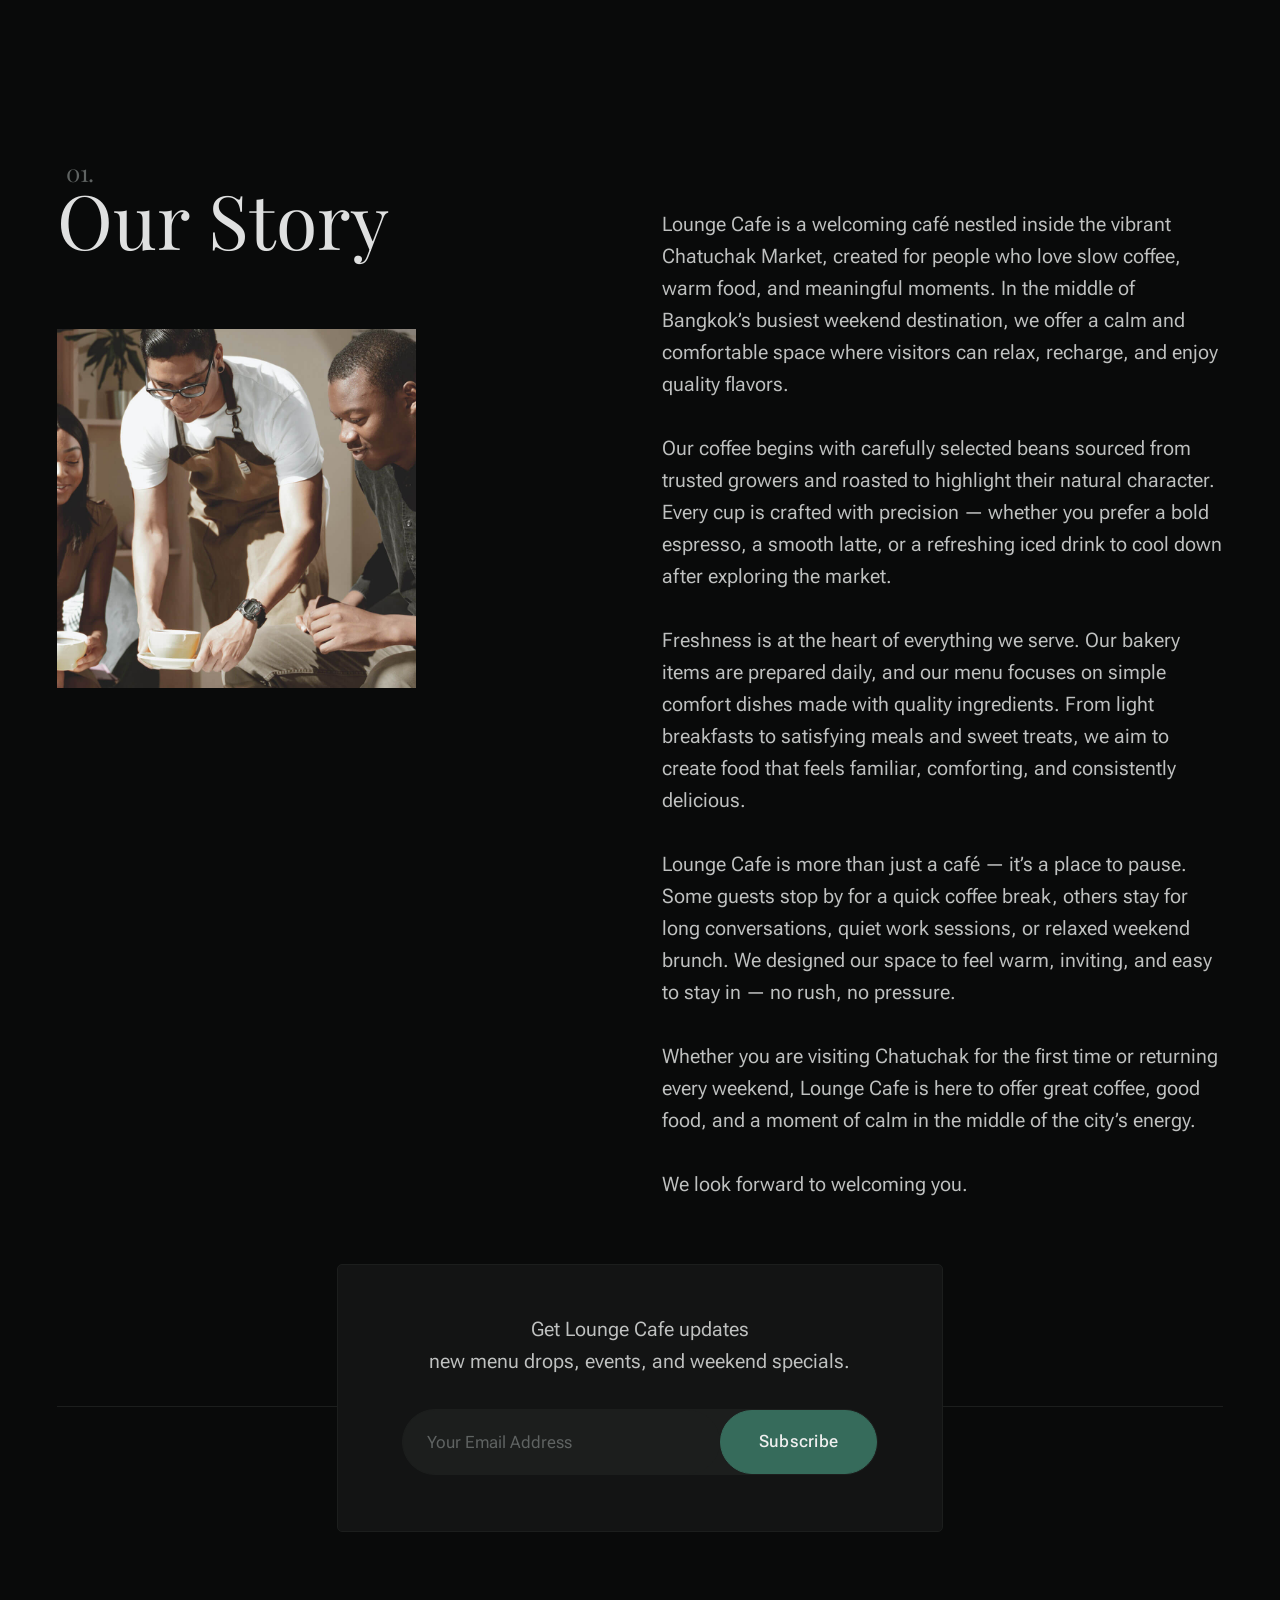
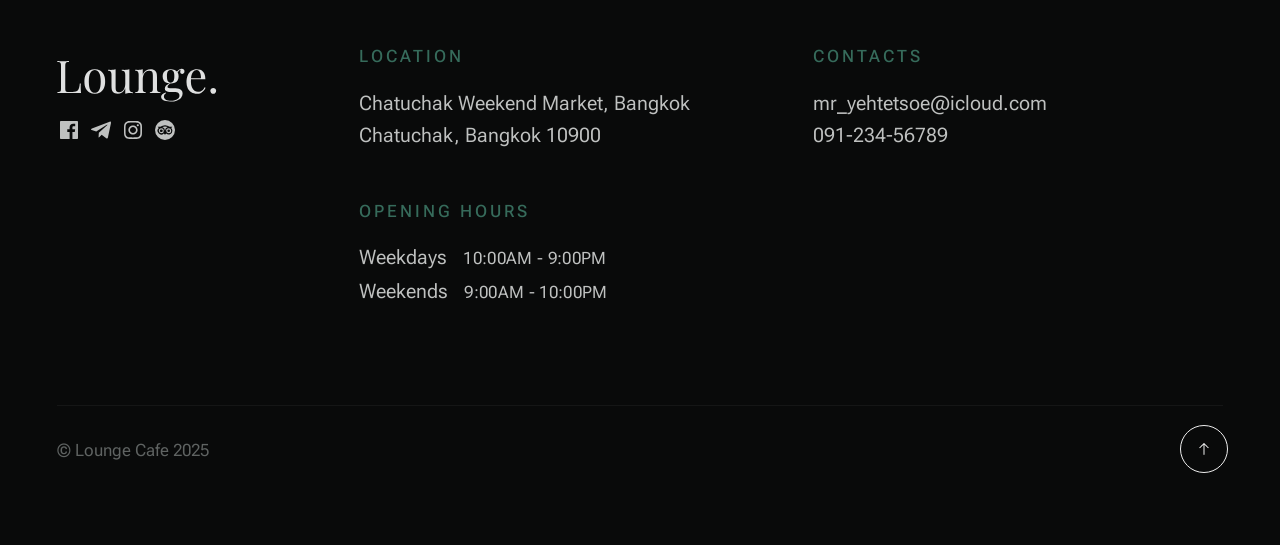
==== about.html @ 8d448ec0 "Initial commit - Lounge Cafe site" ====
<!DOCTYPE html>
<html lang="en" class="no-js" >
<head>

    <!--- basic page needs
    ================================================== -->
    <meta charset="utf-8">
    <meta name="viewport" content="width=device-width, initial-scale=1">
    <title>Lounge Cafe • Chatuchak Market</title>

    <script>
        document.documentElement.classList.remove('no-js');
        document.documentElement.classList.add('js');
    </script>

    <!-- CSS
    ================================================== -->
    <link rel="stylesheet" href="css/vendor.css">
    <link rel="stylesheet" href="css/styles.css">

    <!-- favicons
    ================================================== -->
    <link rel="apple-touch-icon" sizes="180x180" href="apple-touch-icon.png">
    <link rel="icon" type="image/png" sizes="32x32" href="favicon-32x32.png">
    <link rel="icon" type="image/png" sizes="16x16" href="favicon-16x16.png">
    <link rel="manifest" href="site.webmanifest">

</head>
<body id="top">
    
    <!-- preloader
    ================================================== -->
    <div id="preloader">
        <div id="loader" class="dots-fade">
            <div></div>
            <div></div>
            <div></div>
        </div>
    </div>

    <!-- page wrap
    ================================================== -->
    <div id="page" class="s-pagewrap ss-home">


        <!-- # site header 
        ================================================== -->
        <header class="s-header">

            <div class="container s-header__content">
                
                <div class="s-header__block">
                    <div class="header-logo">
                        <a class="logo" href="index.html">
                            <img src="images/logo.svg" alt="Lounge Cafe">
                        </a>
                    </div>
                    <a class="header-menu-toggle" href="#0"><span>Menu</span></a>
                </div> <!-- end s-header__block -->
            
                <nav class="header-nav">    
                    <ul class="header-nav__links">
                        <li><a href="index.html">Home</a></li>
                        <li class="current"><a href="about.html">About</a></li>
                        <li><a href="menu.html">Menu</a></li>
                        <li><a href="gallery.html">Gallery</a></li>
                        <li><a href="reservations.html">Reservations</a></li>
                        <li><a href="reviews.html">Reviews</a></li>
                        <li><a href="contact.html">Contact</a></li>
                    </ul> <!-- end header-nav__links -->  
                    
                    <div class="header-contact">
                        <a href="tel:+669123456789" class="header-contact__num btn">
                            <svg id="Layer_1" data-name="Layer 1" xmlns="http://www.w3.org/2000/svg" viewBox="0 0 24 24" stroke-width="1.5" width="24" height="24" color="#000000"><defs><style>.cls-6376396cc3a86d32eae6f0dc-1{fill:none;stroke:currentColor;stroke-miterlimit:10;}</style></defs><path class="cls-6376396cc3a86d32eae6f0dc-1" d="M19.64,21.25c-2.54,2.55-8.38.83-13-3.84S.2,6.9,2.75,4.36L5.53,1.57,10.9,6.94l-2,2A2.18,2.18,0,0,0,8.9,12L12,15.1a2.18,2.18,0,0,0,3.07,0l2-2,5.37,5.37Z"></path></svg>
                             091-234-56789
                        </a>
                    </div> <!-- end header-contact -->
                </nav> <!-- end header-nav -->         
            
            </div> <!-- end s-header__content -->

        </header>
<section id="about" class="container s-about target-section">

            <div class="row s-about__content">

                <div class="column xl-4 lg-5 md-12 s-about__content-start">

                    <div class="section-header" data-num="01">
                        <h2 class="text-display-title">Our Story</h2>
                    </div>  

                    <figure class="about-pic-primary">
                        <img src="images/about-pic-primary.jpg" 
                             srcset="images/about-pic-primary.jpg 1x, 
                             images/about-pic-primary@2x.jpg 2x" alt=""> 
                    </figure>

                </div> <!-- end s-about__content-start -->

                <div class="column xl-6 lg-6 md-12 s-about__content-end">                   
                    <p>Lounge Cafe is a welcoming café nestled inside the vibrant Chatuchak Market, created for people who love slow coffee, warm food, and meaningful moments. In the middle of Bangkok’s busiest weekend destination, we offer a calm and comfortable space where visitors can relax, recharge, and enjoy quality flavors.</p>

                    <p>
                    Our coffee begins with carefully selected beans sourced from trusted growers and roasted to highlight their natural character. Every cup is crafted with precision — whether you prefer a bold espresso, a smooth latte, or a refreshing iced drink to cool down after exploring the market.
                    </p>

                    <p>
                    Freshness is at the heart of everything we serve. Our bakery items are prepared daily, and our menu focuses on simple comfort dishes made with quality ingredients. From light breakfasts to satisfying meals and sweet treats, we aim to create food that feels familiar, comforting, and consistently delicious.
                    </p>

                    <p>
                    Lounge Cafe is more than just a café — it’s a place to pause.
                    Some guests stop by for a quick coffee break, others stay for long conversations, quiet work sessions, or relaxed weekend brunch. We designed our space to feel warm, inviting, and easy to stay in — no rush, no pressure.
                    </p>

                    <p>Whether you are visiting Chatuchak for the first time or returning every weekend, Lounge Cafe is here to offer great coffee, good food, and a moment of calm in the middle of the city’s energy.</p>

                    <p>
                    We look forward to welcoming you.
                    </p>

                </div> <!--end column -->
                
            </div> <!-- end s-about__content-end -->
            
        </section>

<footer id="footer" class="container s-footer">  
            
            <div class="row s-footer__top row-x-center">
                <div class="column xl-6 lg-8 md-10 footer-block footer-newsletter">                  
    
                    <h5>
                    Get Lounge Cafe updates <br>
                    new menu drops, events, and weekend specials.
                    </h5>
    
                    <div class="subscribe-form">
                        <form id="mc-form" class="mc-form">
                            <div class="mc-input-wrap">
                                <input type="email" name="EMAIL" id="mce-EMAIL" placeholder="Your Email Address" title="The domain portion of the email address is invalid (the portion after the @)." pattern="^([^\x00-\x20\x22\x28\x29\x2c\x2e\x3a-\x3c\x3e\x40\x5b-\x5d\x7f-\xff]+|\x22([^\x0d\x22\x5c\x80-\xff]|\x5c[\x00-\x7f])*\x22)(\x2e([^\x00-\x20\x22\x28\x29\x2c\x2e\x3a-\x3c\x3e\x40\x5b-\x5d\x7f-\xff]+|\x22([^\x0d\x22\x5c\x80-\xff]|\x5c[\x00-\x7f])*\x22))*\x40([^\x00-\x20\x22\x28\x29\x2c\x2e\x3a-\x3c\x3e\x40\x5b-\x5d\x7f-\xff]+|\x5b([^\x0d\x5b-\x5d\x80-\xff]|\x5c[\x00-\x7f])*\x5d)(\x2e([^\x00-\x20\x22\x28\x29\x2c\x2e\x3a-\x3c\x3e\x40\x5b-\x5d\x7f-\xff]+|\x5b([^\x0d\x5b-\x5d\x80-\xff]|\x5c[\x00-\x7f])*\x5d))*(\.\w{2,})+$" required>
                                <input type="submit" name="subscribe" value="Subscribe" class="btn btn--primary">
                                <!-- <div style="position: absolute; left: -5000px;" aria-hidden="true"><input type="text" name="b_cdb7b577e41181934ed6a6a44_9a91cfe7b3" tabindex="-1" value=""></div> -->
                            </div> 
                            <div class="mc-status"></div>
                        </form>
                    </div> <!-- end subscribe-form -->

                </div> <!-- end footer-newsletter -->
            </div> <!-- end s-footer__top -->         

            <div class="row s-footer__main">             
                <div class="column xl-3 lg-12 footer-block s-footer__main-start">     

                    <div class="s-footer__logo">
                        <a class="logo" href="index.html">
                            <img src="images/logo.svg" alt="Homepage">
                        </a>
                    </div>  

                    <ul class="s-footer__social social-list">
                        <li>
                            <a href="#0">
                                <svg xmlns="http://www.w3.org/2000/svg" width="24" height="24" viewBox="0 0 24 24" style="fill:rgba(0, 0, 0, 1);transform:;-ms-filter:"><path d="M20,3H4C3.447,3,3,3.448,3,4v16c0,0.552,0.447,1,1,1h8.615v-6.96h-2.338v-2.725h2.338v-2c0-2.325,1.42-3.592,3.5-3.592 c0.699-0.002,1.399,0.034,2.095,0.107v2.42h-1.435c-1.128,0-1.348,0.538-1.348,1.325v1.735h2.697l-0.35,2.725h-2.348V21H20 c0.553,0,1-0.448,1-1V4C21,3.448,20.553,3,20,3z"></path></svg>
                                <span class="u-screen-reader-text">Facebook</span>
                            </a>
                        </li>
                        <li>
                            <a href="#0">
                                <svg xmlns="http://www.w3.org/2000/svg" width="24" height="24" viewBox="0 0 24 24" style="fill: rgba(0, 0, 0, 1);transform: ;msFilter:;"><path d="m20.665 3.717-17.73 6.837c-1.21.486-1.203 1.161-.222 1.462l4.552 1.42 10.532-6.645c.498-.303.953-.14.579.192l-8.533 7.701h-.002l.002.001-.314 4.692c.46 0 .663-.211.921-.46l2.211-2.15 4.599 3.397c.848.467 1.457.227 1.668-.785l3.019-14.228c.309-1.239-.473-1.8-1.282-1.434z"></path></svg>
                                <span class="u-screen-reader-text">Telegram</span>
                            </a>
                        </li>
                        <li>
                            <a href="#0">
                                <svg xmlns="http://www.w3.org/2000/svg" width="24" height="24" viewBox="0 0 24 24" style="fill:rgba(0, 0, 0, 1);transform:;-ms-filter:"><path d="M11.999,7.377c-2.554,0-4.623,2.07-4.623,4.623c0,2.554,2.069,4.624,4.623,4.624c2.552,0,4.623-2.07,4.623-4.624 C16.622,9.447,14.551,7.377,11.999,7.377L11.999,7.377z M11.999,15.004c-1.659,0-3.004-1.345-3.004-3.003 c0-1.659,1.345-3.003,3.004-3.003s3.002,1.344,3.002,3.003C15.001,13.659,13.658,15.004,11.999,15.004L11.999,15.004z"></path><circle cx="16.806" cy="7.207" r="1.078"></circle><path d="M20.533,6.111c-0.469-1.209-1.424-2.165-2.633-2.632c-0.699-0.263-1.438-0.404-2.186-0.42 c-0.963-0.042-1.268-0.054-3.71-0.054s-2.755,0-3.71,0.054C7.548,3.074,6.809,3.215,6.11,3.479C4.9,3.946,3.945,4.902,3.477,6.111 c-0.263,0.7-0.404,1.438-0.419,2.186c-0.043,0.962-0.056,1.267-0.056,3.71c0,2.442,0,2.753,0.056,3.71 c0.015,0.748,0.156,1.486,0.419,2.187c0.469,1.208,1.424,2.164,2.634,2.632c0.696,0.272,1.435,0.426,2.185,0.45 c0.963,0.042,1.268,0.055,3.71,0.055s2.755,0,3.71-0.055c0.747-0.015,1.486-0.157,2.186-0.419c1.209-0.469,2.164-1.424,2.633-2.633 c0.263-0.7,0.404-1.438,0.419-2.186c0.043-0.962,0.056-1.267,0.056-3.71s0-2.753-0.056-3.71C20.941,7.57,20.801,6.819,20.533,6.111z M19.315,15.643c-0.007,0.576-0.111,1.147-0.311,1.688c-0.305,0.787-0.926,1.409-1.712,1.711c-0.535,0.199-1.099,0.303-1.67,0.311 c-0.95,0.044-1.218,0.055-3.654,0.055c-2.438,0-2.687,0-3.655-0.055c-0.569-0.007-1.135-0.112-1.669-0.311 c-0.789-0.301-1.414-0.923-1.719-1.711c-0.196-0.534-0.302-1.099-0.311-1.669c-0.043-0.95-0.053-1.218-0.053-3.654 c0-2.437,0-2.686,0.053-3.655c0.007-0.576,0.111-1.146,0.311-1.687c0.305-0.789,0.93-1.41,1.719-1.712 c0.534-0.198,1.1-0.303,1.669-0.311c0.951-0.043,1.218-0.055,3.655-0.055c2.437,0,2.687,0,3.654,0.055 c0.571,0.007,1.135,0.112,1.67,0.311c0.786,0.303,1.407,0.925,1.712,1.712c0.196,0.534,0.302,1.099,0.311,1.669 c0.043,0.951,0.054,1.218,0.054,3.655c0,2.436,0,2.698-0.043,3.654H19.315z"></path></svg>
                                <span class="u-screen-reader-text">Instagram</span>
                            </a>
                        </li>
                        <li>
                            <a href="#0">
                                <svg xmlns="http://www.w3.org/2000/svg" width="24" height="24" viewBox="0 0 24 24" style="fill: rgba(0, 0, 0, 1);transform: ;msFilter:;"><path d="M8.31 10.28a2.5 2.5 0 1 0 2.5 2.49 2.5 2.5 0 0 0-2.5-2.49zm0 3.8a1.31 1.31 0 1 1 0-2.61 1.31 1.31 0 1 1 0 2.61zm7.38-3.8a2.5 2.5 0 1 0 2.5 2.49 2.5 2.5 0 0 0-2.5-2.49zM17 12.77a1.31 1.31 0 1 1-1.31-1.3 1.31 1.31 0 0 1 1.31 1.3z"></path><path d="M12 2a10 10 0 1 0 10 10A10 10 0 0 0 12 2zm7.38 10.77a3.69 3.69 0 0 1-6.2 2.71L12 16.77l-1.18-1.29a3.69 3.69 0 1 1-5-5.44l-1.2-1.3H7.3a8.33 8.33 0 0 1 9.41 0h2.67l-1.2 1.31a3.71 3.71 0 0 1 1.2 2.72z"></path><path d="M14.77 9.05a7.19 7.19 0 0 0-5.54 0A4.06 4.06 0 0 1 12 12.7a4.08 4.08 0 0 1 2.77-3.65z"></path></svg>
                                <span class="u-screen-reader-text">Tripadvisor</span>
                            </a>
                        </li>
                    </ul> <!--end s-footer__social -->

                </div> <!-- end s-footer__main-start -->
                

                <div class="column xl-9 lg-12 s-footer__main-end grid-cols grid-cols--wrap">

                    <div class="grid-cols__column footer-block">
                        <h6>Location</h6>
                        <p>
                        Chatuchak Weekend Market, Bangkok <br>
                        Chatuchak, Bangkok 10900
                        </p>
                    </div>
                    
                    <div class="grid-cols__column footer-block">     
                        <h6>Contacts</h6>
                        <ul class="link-list">
                            <li><a href="mailto:#0">mr_yehtetsoe@icloud.com</a></li>
                            <li><a href="tel:+669123456789">091-234-56789</a></li>
                        </ul> 
                    </div>
                    
                    <div class="grid-cols__column footer-block">                   
                        <h6>Opening Hours</h6>
                        <ul class="opening-hours">
                            <li><span class="opening-hours__days">Weekdays</span><span class="opening-hours__time">10:00am - 9:00pm</span></li>
                            <li><span class="opening-hours__days">Weekends</span><span class="opening-hours__time">9:00am - 10:00pm</span></li>
                        </ul> 
                    </div>  

                </div> <!-- s-footer__main-end -->                  

            </div> <!-- end  s-footer__main-content -->                 
            
            <div class="row s-footer__bottom">       
                
                <div class="column xl-6 lg-12">
                    <p class="ss-copyright">
                        <span>© Lounge Cafe 2025</span> 
                    </p>
                </div>

            </div> <!-- end s-footer__bottom -->          

            <div class="ss-go-top">
                <a class="smoothscroll" title="Back to Top" href="#top">                 
                    <svg clip-rule="evenodd" fill-rule="evenodd" stroke-linejoin="round" stroke-miterlimit="2" viewBox="0 0 24 24" xmlns="http://www.w3.org/2000/svg"><path d="m14.523 18.787s4.501-4.505 6.255-6.26c.146-.146.219-.338.219-.53s-.073-.383-.219-.53c-1.753-1.754-6.255-6.258-6.255-6.258-.144-.145-.334-.217-.524-.217-.193 0-.385.074-.532.221-.293.292-.295.766-.004 1.056l4.978 4.978h-14.692c-.414 0-.75.336-.75.75s.336.75.75.75h14.692l-4.979 4.979c-.289.289-.286.762.006 1.054.148.148.341.222.533.222.19 0 .378-.072.522-.215z" fill-rule="nonzero"/></svg>
                </a>                                
                <span>Back To Top</span>   
            </div> <!-- end ss-go-top -->
            
        </footer>
 <!-- end s-footer -->

    </div> <!-- end page-wrap -->


    <!-- Java Script
    ================================================== -->
    <script src="js/plugins.js"></script>
    <script src="js/main.js"></script>


</body>
</html>
---- css/vendor.css ----
/* ===================================================================
 * Lounge Third-party Stylesheets
 * Template Ver. 1.0.0
 * 05-03-2025
 * -------------------------------------------------------------------
 *
 * TOC:
 * # PrismJS
 * # Swiper
 * # GLightbox
 *
 * ------------------------------------------------------------------- */

/* ===================================================================
 * # PrismJS 1.20.0
 *   https://prismjs.com/download.html#themes=prism-okaidia&languages=markup+css+clike+javascript+markup-templating+php 
 *   
 *   okaidia theme for JavaScript, CSS and HTML
 *   Loosely based on Monokai textmate theme by http://www.monokai.nl/
 *   @author ocodia
 * ------------------------------------------------------------------- */
code[class*=language-],
pre[class*=language-] {
    color          : #f8f8f2;
    background     : none;
    text-shadow    : 0 1px rgba(0, 0, 0, 0.3);
    font-family    : var(--font-mono);
    font-size      : var(--text-sm);
    text-align     : left;
    white-space    : pre;
    word-spacing   : normal;
    word-break     : normal;
    word-wrap      : normal;
    line-height    : var(--vspace-1);
    -moz-tab-size  : 4;
    -o-tab-size    : 4;
    tab-size       : 4;
    -webkit-hyphens: none;
    hyphens        : none;
}

/* Code blocks */
pre[class*=language-] {
    padding : var(--vspace-0_5) 0 var(--vspace-1);
    margin  : var(--vspace-1) 0;
    overflow: auto;
}

:not(pre)>code[class*=language-],
pre[class*=language-] {
    background: #272822;
}

/* Inline code */
:not(pre)>code[class*=language-] {
    padding    : 0.1em;
    white-space: normal;
}

.token.comment,
.token.prolog,
.token.doctype,
.token.cdata {
    color: slategray;
}

.token.punctuation {
    color: #f8f8f2;
}

.token.namespace {
    opacity: 0.7;
}

.token.property,
.token.tag,
.token.constant,
.token.symbol,
.token.deleted {
    color: #f92672;
}

.token.boolean,
.token.number {
    color: #ae81ff;
}

.token.selector,
.token.attr-name,
.token.string,
.token.char,
.token.builtin,
.token.inserted {
    color: #a6e22e;
}

.token.operator,
.token.entity,
.token.url,
.language-css .token.string,
.style .token.string,
.token.variable {
    color: #f8f8f2;
}

.token.atrule,
.token.attr-value,
.token.function,
.token.class-name {
    color: #e6db74;
}

.token.keyword {
    color: #66d9ef;
}

.token.regex,
.token.important {
    color: #fd971f;
}

.token.important,
.token.bold {
    font-weight: bold;
}

.token.italic {
    font-style: italic;
}

.token.entity {
    cursor: help;
}


/* ===================================================================
 * # Swiper 6.4.5
 *   Most modern mobile touch slider and framework with hardware accelerated transitions
 *   https://swiperjs.com
 *
 *   Copyright 2014-2020 Vladimir Kharlampidi
 *
 *   Released under the MIT License
 *
 *   Released on: December 18, 2020
 * ------------------------------------------------------------------- */
@font-face {
    font-family: "swiper-icons";
    src        : url("data:application/font-woff;charset=utf-8;base64, [base64]//wADZ2x5ZgAAAywAAADMAAAD2MHtryVoZWFkAAABbAAAADAAAAA2E2+eoWhoZWEAAAGcAAAAHwAAACQC9gDzaG10eAAAAigAAAAZAAAArgJkABFsb2NhAAAC0AAAAFoAAABaFQAUGG1heHAAAAG8AAAAHwAAACAAcABAbmFtZQAAA/gAAAE5AAACXvFdBwlwb3N0AAAFNAAAAGIAAACE5s74hXjaY2BkYGAAYpf5Hu/j+W2+MnAzMYDAzaX6QjD6/4//Bxj5GA8AuRwMYGkAPywL13jaY2BkYGA88P8Agx4j+/8fQDYfA1AEBWgDAIB2BOoAeNpjYGRgYNBh4GdgYgABEMnIABJzYNADCQAACWgAsQB42mNgYfzCOIGBlYGB0YcxjYGBwR1Kf2WQZGhhYGBiYGVmgAFGBiQQkOaawtDAoMBQxXjg/wEGPcYDDA4wNUA2CCgwsAAAO4EL6gAAeNpj2M0gyAACqxgGNWBkZ2D4/wMA+xkDdgAAAHjaY2BgYGaAYBkGRgYQiAHyGMF8FgYHIM3DwMHABGQrMOgyWDLEM1T9/w8UBfEMgLzE////P/5//f/V/xv+r4eaAAeMbAxwIUYmIMHEgKYAYjUcsDAwsLKxc3BycfPw8jEQA/[base64]/uznmfPFBNODM2K7MTQ45YEAZqGP81AmGGcF3iPqOop0r1SPTaTbVkfUe4HXj97wYE+yNwWYxwWu4v1ugWHgo3S1XdZEVqWM7ET0cfnLGxWfkgR42o2PvWrDMBSFj/IHLaF0zKjRgdiVMwScNRAoWUoH78Y2icB/yIY09An6AH2Bdu/UB+yxopYshQiEvnvu0dURgDt8QeC8PDw7Fpji3fEA4z/PEJ6YOB5hKh4dj3EvXhxPqH/SKUY3rJ7srZ4FZnh1PMAtPhwP6fl2PMJMPDgeQ4rY8YT6Gzao0eAEA409DuggmTnFnOcSCiEiLMgxCiTI6Cq5DZUd3Qmp10vO0LaLTd2cjN4fOumlc7lUYbSQcZFkutRG7g6JKZKy0RmdLY680CDnEJ+UMkpFFe1RN7nxdVpXrC4aTtnaurOnYercZg2YVmLN/d/gczfEimrE/fs/bOuq29Zmn8tloORaXgZgGa78yO9/cnXm2BpaGvq25Dv9S4E9+5SIc9PqupJKhYFSSl47+Qcr1mYNAAAAeNptw0cKwkAAAMDZJA8Q7OUJvkLsPfZ6zFVERPy8qHh2YER+3i/BP83vIBLLySsoKimrqKqpa2hp6+jq6RsYGhmbmJqZSy0sraxtbO3sHRydnEMU4uR6yx7JJXveP7WrDycAAAAAAAH//wACeNpjYGRgYOABYhkgZgJCZgZNBkYGLQZtIJsFLMYAAAw3ALgAeNolizEKgDAQBCchRbC2sFER0YD6qVQiBCv/H9ezGI6Z5XBAw8CBK/m5iQQVauVbXLnOrMZv2oLdKFa8Pjuru2hJzGabmOSLzNMzvutpB3N42mNgZGBg4GKQYzBhYMxJLMlj4GBgAYow/P/PAJJhLM6sSoWKfWCAAwDAjgbRAAB42mNgYGBkAIIbCZo5IPrmUn0hGA0AO8EFTQAA") format("woff");
    font-weight: 400;
    font-style : normal;
}

:root {
    --swiper-theme-color: #007aff;
}

.swiper-container {
    margin-left : auto;
    margin-right: auto;
    position    : relative;
    overflow    : hidden;
    list-style  : none;
    padding     : 0;
    /* Fix of Webkit flickering */
    z-index     : 1;
}

.swiper-container-vertical>.swiper-wrapper {
    flex-direction: column;
}

.swiper-wrapper {
    position           : relative;
    width              : 100%;
    height             : 100%;
    z-index            : 1;
    display            : flex;
    transition-property: transform;
    box-sizing         : content-box;
}

.swiper-container-android .swiper-slide,
.swiper-wrapper {
    transform: translate3d(0px, 0, 0);
}

.swiper-container-multirow>.swiper-wrapper {
    flex-wrap: wrap;
}

.swiper-container-multirow-column>.swiper-wrapper {
    flex-wrap     : wrap;
    flex-direction: column;
}

.swiper-container-free-mode>.swiper-wrapper {
    transition-timing-function: ease-out;
    margin                    : 0 auto;
}

.swiper-slide {
    flex-shrink        : 0;
    width              : 100%;
    height             : 100%;
    position           : relative;
    transition-property: transform;
}

.swiper-slide-invisible-blank {
    visibility: hidden;
}

/* Auto Height */
.swiper-container-autoheight,
.swiper-container-autoheight .swiper-slide {
    height: auto;
}

.swiper-container-autoheight .swiper-wrapper {
    align-items        : flex-start;
    transition-property: transform, height;
}

/* 3D Effects */
.swiper-container-3d {
    perspective: 1200px;
}

.swiper-container-3d .swiper-wrapper,
.swiper-container-3d .swiper-slide,
.swiper-container-3d .swiper-slide-shadow-left,
.swiper-container-3d .swiper-slide-shadow-right,
.swiper-container-3d .swiper-slide-shadow-top,
.swiper-container-3d .swiper-slide-shadow-bottom,
.swiper-container-3d .swiper-cube-shadow {
    transform-style: preserve-3d;
}

.swiper-container-3d .swiper-slide-shadow-left,
.swiper-container-3d .swiper-slide-shadow-right,
.swiper-container-3d .swiper-slide-shadow-top,
.swiper-container-3d .swiper-slide-shadow-bottom {
    position      : absolute;
    left          : 0;
    top           : 0;
    width         : 100%;
    height        : 100%;
    pointer-events: none;
    z-index       : 10;
}

.swiper-container-3d .swiper-slide-shadow-left {
    background-image: linear-gradient(to left, rgba(0, 0, 0, 0.5), rgba(0, 0, 0, 0));
}

.swiper-container-3d .swiper-slide-shadow-right {
    background-image: linear-gradient(to right, rgba(0, 0, 0, 0.5), rgba(0, 0, 0, 0));
}

.swiper-container-3d .swiper-slide-shadow-top {
    background-image: linear-gradient(to top, rgba(0, 0, 0, 0.5), rgba(0, 0, 0, 0));
}

.swiper-container-3d .swiper-slide-shadow-bottom {
    background-image: linear-gradient(to bottom, rgba(0, 0, 0, 0.5), rgba(0, 0, 0, 0));
}

/* CSS Mode */
.swiper-container-css-mode>.swiper-wrapper {
    overflow          : auto;
    scrollbar-width   : none;
    /* For Firefox */
    -ms-overflow-style: none;
    /* For Internet Explorer and Edge */
}

.swiper-container-css-mode>.swiper-wrapper::-webkit-scrollbar {
    display: none;
}

.swiper-container-css-mode>.swiper-wrapper>.swiper-slide {
    scroll-snap-align: start start;
}

.swiper-container-horizontal.swiper-container-css-mode>.swiper-wrapper {
    scroll-snap-type: x mandatory;
}

.swiper-container-vertical.swiper-container-css-mode>.swiper-wrapper {
    scroll-snap-type: y mandatory;
}

:root {
    --swiper-navigation-size : 44px;
    /*
    --swiper-navigation-color: var(--swiper-theme-color);
    */
}

.swiper-button-prev,
.swiper-button-next {
    position       : absolute;
    top            : 50%;
    width          : calc(var(--swiper-navigation-size) / 44 * 27);
    height         : var(--swiper-navigation-size);
    margin-top     : calc(-1 * var(--swiper-navigation-size) / 2);
    z-index        : 10;
    cursor         : pointer;
    display        : flex;
    align-items    : center;
    justify-content: center;
    color          : var(--swiper-navigation-color, var(--swiper-theme-color));
}

.swiper-button-prev.swiper-button-disabled,
.swiper-button-next.swiper-button-disabled {
    opacity       : 0.35;
    cursor        : auto;
    pointer-events: none;
}

.swiper-button-prev:after,
.swiper-button-next:after {
    font-family   : swiper-icons;
    font-size     : var(--swiper-navigation-size);
    text-transform: none !important;
    letter-spacing: 0;
    text-transform: none;
    font-variant  : initial;
    line-height   : 1;
}

.swiper-button-prev,
.swiper-container-rtl .swiper-button-next {
    left : 10px;
    right: auto;
}

.swiper-button-prev:after,
.swiper-container-rtl .swiper-button-next:after {
    content: "prev";
}

.swiper-button-next,
.swiper-container-rtl .swiper-button-prev {
    right: 10px;
    left : auto;
}

.swiper-button-next:after,
.swiper-container-rtl .swiper-button-prev:after {
    content: "next";
}

.swiper-button-prev.swiper-button-white,
.swiper-button-next.swiper-button-white {
    --swiper-navigation-color: #ffffff;
}

.swiper-button-prev.swiper-button-black,
.swiper-button-next.swiper-button-black {
    --swiper-navigation-color: #000000;
}

.swiper-button-lock {
    display: none;
}

:root {
    /*
    --swiper-pagination-color: var(--swiper-theme-color);
    */
}

.swiper-pagination {
    position  : absolute;
    text-align: center;
    transition: 300ms opacity;
    transform : translate3d(0, 0, 0);
    z-index   : 10;
}

.swiper-pagination.swiper-pagination-hidden {
    opacity: 0;
}

/* Common Styles */
.swiper-pagination-fraction,
.swiper-pagination-custom,
.swiper-container-horizontal>.swiper-pagination-bullets {
    bottom: 10px;
    left  : 0;
    width : 100%;
}

/* Bullets */
.swiper-pagination-bullets-dynamic {
    overflow : hidden;
    font-size: 0;
}

.swiper-pagination-bullets-dynamic .swiper-pagination-bullet {
    transform: scale(0.33);
    position : relative;
}

.swiper-pagination-bullets-dynamic .swiper-pagination-bullet-active {
    transform: scale(1);
}

.swiper-pagination-bullets-dynamic .swiper-pagination-bullet-active-main {
    transform: scale(1);
}

.swiper-pagination-bullets-dynamic .swiper-pagination-bullet-active-prev {
    transform: scale(0.66);
}

.swiper-pagination-bullets-dynamic .swiper-pagination-bullet-active-prev-prev {
    transform: scale(0.33);
}

.swiper-pagination-bullets-dynamic .swiper-pagination-bullet-active-next {
    transform: scale(0.66);
}

.swiper-pagination-bullets-dynamic .swiper-pagination-bullet-active-next-next {
    transform: scale(0.33);
}

.swiper-pagination-bullet {
    width        : 8px;
    height       : 8px;
    display      : inline-block;
    border-radius: 100%;
    background   : #000;
    opacity      : 0.2;
}

button.swiper-pagination-bullet {
    border            : none;
    margin            : 0;
    padding           : 0;
    box-shadow        : none;
    -webkit-appearance: none;
    -moz-appearance   : none;
    appearance        : none;
}

.swiper-pagination-clickable .swiper-pagination-bullet {
    cursor: pointer;
}

.swiper-pagination-bullet-active {
    opacity   : 1;
    background: var(--swiper-pagination-color, var(--swiper-theme-color));
}

.swiper-container-vertical>.swiper-pagination-bullets {
    right    : 10px;
    top      : 50%;
    transform: translate3d(0px, -50%, 0);
}

.swiper-container-vertical>.swiper-pagination-bullets .swiper-pagination-bullet {
    margin : 6px 0;
    display: block;
}

.swiper-container-vertical>.swiper-pagination-bullets.swiper-pagination-bullets-dynamic {
    top      : 50%;
    transform: translateY(-50%);
    width    : 8px;
}

.swiper-container-vertical>.swiper-pagination-bullets.swiper-pagination-bullets-dynamic .swiper-pagination-bullet {
    display   : inline-block;
    transition: 200ms transform, 200ms top;
}

.swiper-container-horizontal>.swiper-pagination-bullets .swiper-pagination-bullet {
    margin: 0 4px;
}

.swiper-container-horizontal>.swiper-pagination-bullets.swiper-pagination-bullets-dynamic {
    left       : 50%;
    transform  : translateX(-50%);
    white-space: nowrap;
}

.swiper-container-horizontal>.swiper-pagination-bullets.swiper-pagination-bullets-dynamic .swiper-pagination-bullet {
    transition: 200ms transform, 200ms left;
}

.swiper-container-horizontal.swiper-container-rtl>.swiper-pagination-bullets-dynamic .swiper-pagination-bullet {
    transition: 200ms transform, 200ms right;
}

/* Progress */
.swiper-pagination-progressbar {
    background: rgba(0, 0, 0, 0.25);
    position  : absolute;
}

.swiper-pagination-progressbar .swiper-pagination-progressbar-fill {
    background      : var(--swiper-pagination-color, var(--swiper-theme-color));
    position        : absolute;
    left            : 0;
    top             : 0;
    width           : 100%;
    height          : 100%;
    transform       : scale(0);
    transform-origin: left top;
}

.swiper-container-rtl .swiper-pagination-progressbar .swiper-pagination-progressbar-fill {
    transform-origin: right top;
}

.swiper-container-horizontal>.swiper-pagination-progressbar,
.swiper-container-vertical>.swiper-pagination-progressbar.swiper-pagination-progressbar-opposite {
    width : 100%;
    height: 4px;
    left  : 0;
    top   : 0;
}

.swiper-container-vertical>.swiper-pagination-progressbar,
.swiper-container-horizontal>.swiper-pagination-progressbar.swiper-pagination-progressbar-opposite {
    width : 4px;
    height: 100%;
    left  : 0;
    top   : 0;
}

.swiper-pagination-white {
    --swiper-pagination-color: #ffffff;
}

.swiper-pagination-black {
    --swiper-pagination-color: #000000;
}

.swiper-pagination-lock {
    display: none;
}

/* Scrollbar */
.swiper-scrollbar {
    border-radius   : 10px;
    position        : relative;
    -ms-touch-action: none;
    background      : rgba(0, 0, 0, 0.1);
}

.swiper-container-horizontal>.swiper-scrollbar {
    position: absolute;
    left    : 1%;
    bottom  : 3px;
    z-index : 50;
    height  : 5px;
    width   : 98%;
}

.swiper-container-vertical>.swiper-scrollbar {
    position: absolute;
    right   : 3px;
    top     : 1%;
    z-index : 50;
    width   : 5px;
    height  : 98%;
}

.swiper-scrollbar-drag {
    height       : 100%;
    width        : 100%;
    position     : relative;
    background   : rgba(0, 0, 0, 0.5);
    border-radius: 10px;
    left         : 0;
    top          : 0;
}

.swiper-scrollbar-cursor-drag {
    cursor: move;
}

.swiper-scrollbar-lock {
    display: none;
}

.swiper-zoom-container {
    width          : 100%;
    height         : 100%;
    display        : flex;
    justify-content: center;
    align-items    : center;
    text-align     : center;
}

.swiper-zoom-container>img,
.swiper-zoom-container>svg,
.swiper-zoom-container>canvas {
    max-width    : 100%;
    max-height   : 100%;
    -o-object-fit: contain;
    object-fit   : contain;
}

.swiper-slide-zoomed {
    cursor: move;
}

/* Preloader */
:root {
    /*
    --swiper-preloader-color: var(--swiper-theme-color);
    */
}

.swiper-lazy-preloader {
    width           : 42px;
    height          : 42px;
    position        : absolute;
    left            : 50%;
    top             : 50%;
    margin-left     : -21px;
    margin-top      : -21px;
    z-index         : 10;
    transform-origin: 50%;
    animation       : swiper-preloader-spin 1s infinite linear;
    box-sizing      : border-box;
    border          : 4px solid var(--swiper-preloader-color, var(--swiper-theme-color));
    border-radius   : 50%;
    border-top-color: transparent;
}

.swiper-lazy-preloader-white {
    --swiper-preloader-color: #fff;
}

.swiper-lazy-preloader-black {
    --swiper-preloader-color: #000;
}

@keyframes swiper-preloader-spin {
    100% {
        transform: rotate(360deg);
    }
}

/* a11y */
.swiper-container .swiper-notification {
    position      : absolute;
    left          : 0;
    top           : 0;
    pointer-events: none;
    opacity       : 0;
    z-index       : -1000;
}

.swiper-container-fade.swiper-container-free-mode .swiper-slide {
    transition-timing-function: ease-out;
}

.swiper-container-fade .swiper-slide {
    pointer-events     : none;
    transition-property: opacity;
}

.swiper-container-fade .swiper-slide .swiper-slide {
    pointer-events: none;
}

.swiper-container-fade .swiper-slide-active,
.swiper-container-fade .swiper-slide-active .swiper-slide-active {
    pointer-events: auto;
}

.swiper-container-cube {
    overflow: visible;
}

.swiper-container-cube .swiper-slide {
    pointer-events     : none;
    backface-visibility: hidden;
    z-index            : 1;
    visibility         : hidden;
    transform-origin   : 0 0;
    width              : 100%;
    height             : 100%;
}

.swiper-container-cube .swiper-slide .swiper-slide {
    pointer-events: none;
}

.swiper-container-cube.swiper-container-rtl .swiper-slide {
    transform-origin: 100% 0;
}

.swiper-container-cube .swiper-slide-active,
.swiper-container-cube .swiper-slide-active .swiper-slide-active {
    pointer-events: auto;
}

.swiper-container-cube .swiper-slide-active,
.swiper-container-cube .swiper-slide-next,
.swiper-container-cube .swiper-slide-prev,
.swiper-container-cube .swiper-slide-next+.swiper-slide {
    pointer-events: auto;
    visibility    : visible;
}

.swiper-container-cube .swiper-slide-shadow-top,
.swiper-container-cube .swiper-slide-shadow-bottom,
.swiper-container-cube .swiper-slide-shadow-left,
.swiper-container-cube .swiper-slide-shadow-right {
    z-index            : 0;
    backface-visibility: hidden;
}

.swiper-container-cube .swiper-cube-shadow {
    position  : absolute;
    left      : 0;
    bottom    : 0px;
    width     : 100%;
    height    : 100%;
    background: #000;
    opacity   : 0.6;
    filter    : blur(50px);
    z-index   : 0;
}

.swiper-container-flip {
    overflow: visible;
}

.swiper-container-flip .swiper-slide {
    pointer-events     : none;
    backface-visibility: hidden;
    z-index            : 1;
}

.swiper-container-flip .swiper-slide .swiper-slide {
    pointer-events: none;
}

.swiper-container-flip .swiper-slide-active,
.swiper-container-flip .swiper-slide-active .swiper-slide-active {
    pointer-events: auto;
}

.swiper-container-flip .swiper-slide-shadow-top,
.swiper-container-flip .swiper-slide-shadow-bottom,
.swiper-container-flip .swiper-slide-shadow-left,
.swiper-container-flip .swiper-slide-shadow-right {
    z-index            : 0;
    backface-visibility: hidden;
}

/* ==========================================================================
 * # GLightbox
 *
 * GLightbox 3.2.0
 * https://biati-digital.github.io/glightbox/
 * -------------------------------------------------------------------------- 
 */
.glightbox-container {
    width                   : 100%;
    height                  : 100%;
    position                : fixed;
    top                     : 0;
    left                    : 0;
    z-index                 : 999999 !important;
    overflow                : hidden;
    touch-action            : none;
    -webkit-text-size-adjust: 100%;
    -moz-text-size-adjust   : 100%;
    text-size-adjust        : 100%;
    backface-visibility     : hidden;
    outline                 : none;
}

.glightbox-container.inactive {
    display: none;
}

.glightbox-container .gcontainer {
    position: relative;
    width   : 100%;
    height  : 100%;
    z-index : 9999;
    overflow: hidden;
}

.glightbox-container .gslider {
    transition     : transform 0.4s ease;
    height         : 100%;
    left           : 0;
    top            : 0;
    width          : 100%;
    position       : relative;
    overflow       : hidden;
    display        : flex !important;
    justify-content: center;
    align-items    : center;
    transform      : translate3d(0, 0, 0);
}

.glightbox-container .gslide {
    width              : 100%;
    position           : absolute;
    -webkit-user-select: none;
    -moz-user-select   : none;
    user-select        : none;
    display            : flex;
    align-items        : center;
    justify-content    : center;
    opacity            : 0;
}

.glightbox-container .gslide.current {
    opacity : 1;
    z-index : 99999;
    position: relative;
}

.glightbox-container .gslide.prev {
    opacity: 1;
    z-index: 9999;
}

.glightbox-container .gslide-inner-content {
    width: 100%;
}

.glightbox-container .ginner-container {
    position       : relative;
    width          : 100%;
    display        : flex;
    justify-content: center;
    flex-direction : column;
    max-width      : 100%;
    margin         : auto;
    height         : 100vh;
}

.glightbox-container .ginner-container.gvideo-container {
    width: 100%;
}

.glightbox-container .ginner-container.desc-bottom,
.glightbox-container .ginner-container.desc-top {
    flex-direction: column;
}

.glightbox-container .ginner-container.desc-left,
.glightbox-container .ginner-container.desc-right {
    max-width: 100% !important;
}

.gslide iframe,
.gslide video {
    outline                   : none !important;
    border                    : none;
    min-height                : 165px;
    -webkit-overflow-scrolling: touch;
    touch-action              : auto;
}

.gslide:not(.current) {
    pointer-events: none;
}

.gslide-image {
    align-items: center;
}

.gslide-image img {
    max-height         : 100vh;
    display            : block;
    padding            : 0;
    float              : none;
    outline            : none;
    border             : none;
    -webkit-user-select: none;
    -moz-user-select   : none;
    user-select        : none;
    max-width          : 100vw;
    width              : auto;
    height             : auto;
    -o-object-fit      : cover;
    object-fit         : cover;
    touch-action       : none;
    margin             : auto;
    min-width          : 200px;
}

.desc-top .gslide-image img,
.desc-bottom .gslide-image img {
    width: auto;
}

.desc-left .gslide-image img,
.desc-right .gslide-image img {
    width    : auto;
    max-width: 100%;
}

.gslide-image img.zoomable {
    position: relative;
}

.gslide-image img.dragging {
    cursor    : grabbing !important;
    transition: none;
}

.gslide-video {
    position : relative;
    max-width: 100vh;
    width    : 100% !important;
}

.gslide-video .plyr__poster-enabled.plyr--loading .plyr__poster {
    display: none;
}

.gslide-video .gvideo-wrapper {
    width       : 100%;
    /* max-width: 160vmin; */
    margin      : auto;
}

.gslide-video::before {
    content   : "";
    position  : absolute;
    width     : 100%;
    height    : 100%;
    background: rgba(255, 0, 0, 0.34);
    display   : none;
}

.gslide-video.playing::before {
    display: none;
}

.gslide-video.fullscreen {
    max-width: 100% !important;
    min-width: 100%;
    height   : 75vh;
}

.gslide-video.fullscreen video {
    max-width: 100% !important;
    width    : 100% !important;
}

.gslide-inline {
    background: #fff;
    text-align: left;
    max-height: calc(100vh - 40px);
    overflow  : auto;
    max-width : 100%;
    margin    : auto;
}

.gslide-inline .ginlined-content {
    padding: 20px;
    width  : 100%;
}

.gslide-inline .dragging {
    cursor    : grabbing !important;
    transition: none;
}

.ginlined-content {
    overflow: auto;
    display : block !important;
    opacity : 1;
}

.gslide-external {
    display   : flex;
    width     : 100%;
    min-width : 100%;
    background: #fff;
    padding   : 0;
    overflow  : auto;
    max-height: 75vh;
    height    : 100%;
}

.gslide-media {
    display: flex;
    width  : auto;
}

.zoomed .gslide-media {
    box-shadow: none !important;
}

.desc-top .gslide-media,
.desc-bottom .gslide-media {
    margin        : 0 auto;
    flex-direction: column;
}

.gslide-description {
    position: relative;
    flex    : 1 0 100%;
}

.gslide-description.description-left,
.gslide-description.description-right {
    max-width: 100%;
}

.gslide-description.description-bottom,
.gslide-description.description-top {
    margin: 0 auto;
    width : 100%;
}

.gslide-description p {
    margin-bottom: 12px;
}

.gslide-description p:last-child {
    margin-bottom: 0;
}

.zoomed .gslide-description {
    display: none;
}

.glightbox-button-hidden {
    display: none;
}

/*
 * Description for mobiles
 * something like facebook does the description
 * for the photos
*/
.glightbox-mobile .glightbox-container .gslide-description {
    height        : auto !important;
    width         : 100%;
    position      : absolute;
    bottom        : 0;
    padding       : 19px 11px;
    max-width     : 100vw !important;
    order         : 2 !important;
    max-height    : 78vh;
    overflow      : auto !important;
    background    : linear-gradient(to bottom, rgba(0, 0, 0, 0) 0%, rgba(0, 0, 0, 0.75) 100%);
    transition    : opacity 0.3s linear;
    padding-bottom: 50px;
}

.glightbox-mobile .glightbox-container .gslide-title {
    color    : #fff;
    font-size: 1em;
}

.glightbox-mobile .glightbox-container .gslide-desc {
    color: #a1a1a1;
}

.glightbox-mobile .glightbox-container .gslide-desc a {
    color      : #fff;
    font-weight: bold;
}

.glightbox-mobile .glightbox-container .gslide-desc * {
    color: inherit;
}

.glightbox-mobile .glightbox-container .gslide-desc .desc-more {
    color  : #fff;
    opacity: 0.4;
}

.gdesc-open .gslide-media {
    transition: opacity 0.5s ease;
    opacity   : 0.4;
}

.gdesc-open .gdesc-inner {
    padding-bottom: 30px;
}

.gdesc-closed .gslide-media {
    transition: opacity 0.5s ease;
    opacity   : 1;
}

.greset {
    transition: all 0.3s ease;
}

.gabsolute {
    position: absolute;
}

.grelative {
    position: relative;
}

.glightbox-desc {
    display: none !important;
}

.glightbox-open {
    overflow: hidden;
}

.gloader {
    height            : 25px;
    width             : 25px;
    animation         : lightboxLoader 0.8s infinite linear;
    border            : 2px solid #fff;
    border-right-color: transparent;
    border-radius     : 50%;
    position          : absolute;
    display           : block;
    z-index           : 9999;
    left              : 0;
    right             : 0;
    margin            : 0 auto;
    top               : 47%;
}

.goverlay {
    width      : 100%;
    height     : calc(100vh + 1px);
    position   : fixed;
    top        : -1px;
    left       : 0;
    background : #000;
    will-change: opacity;
}

.glightbox-mobile .goverlay {
    background: #000;
}

.gprev,
.gnext,
.gclose {
    z-index        : 99999;
    cursor         : pointer;
    width          : 26px;
    height         : 44px;
    border         : none;
    display        : flex;
    justify-content: center;
    align-items    : center;
    flex-direction : column;
}

.gprev svg,
.gnext svg,
.gclose svg {
    display: block;
    width  : 25px;
    height : auto;
    margin : 0;
    padding: 0;
}

.gprev.disabled,
.gnext.disabled,
.gclose.disabled {
    opacity: 0.2;
}

.gprev .garrow,
.gnext .garrow,
.gclose .garrow {
    stroke: #fff;
}

.gbtn.focused {
    outline: 2px solid #0f3d81;
}

iframe.wait-autoplay {
    opacity: 0;
}

.glightbox-closing .gnext,
.glightbox-closing .gprev,
.glightbox-closing .gclose {
    opacity: 0 !important;
}

/*Skin */
.glightbox-clean .gslide-description {
    background: #fff;
}

.glightbox-clean .gdesc-inner {
    padding: 22px 20px;
}

.glightbox-clean .gslide-title {
    font-size    : 1em;
    font-weight  : normal;
    font-family  : arial;
    color        : #000;
    margin-bottom: 19px;
    line-height  : 1.4em;
}

.glightbox-clean .gslide-desc {
    font-size    : 0.86em;
    margin-bottom: 0;
    font-family  : arial;
    line-height  : 1.4em;
}

.glightbox-clean .gslide-video {
    background: #000;
}

.glightbox-clean .gprev,
.glightbox-clean .gnext,
.glightbox-clean .gclose {
    background-color: rgba(0, 0, 0, 0.75);
    border-radius   : 4px;
}

.glightbox-clean .gprev path,
.glightbox-clean .gnext path,
.glightbox-clean .gclose path {
    fill: #fff;
}

.glightbox-clean .gprev {
    position: absolute;
    top     : -100%;
    left    : 30px;
    width   : 40px;
    height  : 50px;
}

.glightbox-clean .gnext {
    position: absolute;
    top     : -100%;
    right   : 30px;
    width   : 40px;
    height  : 50px;
}

.glightbox-clean .gclose {
    width   : 35px;
    height  : 35px;
    top     : 15px;
    right   : 10px;
    position: absolute;
}

.glightbox-clean .gclose svg {
    width : 18px;
    height: auto;
}

.glightbox-clean .gclose:hover {
    opacity: 1;
}

/*CSS Animations*/
.gfadeIn {
    animation: gfadeIn 0.5s ease;
}

.gfadeOut {
    animation: gfadeOut 0.5s ease;
}

.gslideOutLeft {
    animation: gslideOutLeft 0.3s ease;
}

.gslideInLeft {
    animation: gslideInLeft 0.3s ease;
}

.gslideOutRight {
    animation: gslideOutRight 0.3s ease;
}

.gslideInRight {
    animation: gslideInRight 0.3s ease;
}

.gzoomIn {
    animation: gzoomIn 0.5s ease;
}

.gzoomOut {
    animation: gzoomOut 0.5s ease;
}

@keyframes lightboxLoader {
    0% {
        transform: rotate(0deg);
    }

    100% {
        transform: rotate(360deg);
    }
}

@keyframes gfadeIn {
    from {
        opacity: 0;
    }

    to {
        opacity: 1;
    }
}

@keyframes gfadeOut {
    from {
        opacity: 1;
    }

    to {
        opacity: 0;
    }
}

@keyframes gslideInLeft {
    from {
        opacity  : 0;
        transform: translate3d(-60%, 0, 0);
    }

    to {
        visibility: visible;
        transform : translate3d(0, 0, 0);
        opacity   : 1;
    }
}

@keyframes gslideOutLeft {
    from {
        opacity   : 1;
        visibility: visible;
        transform : translate3d(0, 0, 0);
    }

    to {
        transform : translate3d(-60%, 0, 0);
        opacity   : 0;
        visibility: hidden;
    }
}

@keyframes gslideInRight {
    from {
        opacity   : 0;
        visibility: visible;
        transform : translate3d(60%, 0, 0);
    }

    to {
        transform: translate3d(0, 0, 0);
        opacity  : 1;
    }
}

@keyframes gslideOutRight {
    from {
        opacity   : 1;
        visibility: visible;
        transform : translate3d(0, 0, 0);
    }

    to {
        transform: translate3d(60%, 0, 0);
        opacity  : 0;
    }
}

@keyframes gzoomIn {
    from {
        opacity  : 0;
        transform: scale3d(0.3, 0.3, 0.3);
    }

    to {
        opacity: 1;
    }
}

@keyframes gzoomOut {
    from {
        opacity: 1;
    }

    50% {
        opacity  : 0;
        transform: scale3d(0.3, 0.3, 0.3);
    }

    to {
        opacity: 0;
    }
}

@media (min-width: 769px) {
    .glightbox-container .ginner-container {
        width         : auto;
        height        : auto;
        flex-direction: row;
    }

    .glightbox-container .ginner-container.desc-top .gslide-description {
        order: 0;
    }

    .glightbox-container .ginner-container.desc-top .gslide-image,
    .glightbox-container .ginner-container.desc-top .gslide-image img {
        order: 1;
    }

    .glightbox-container .ginner-container.desc-left .gslide-description {
        order: 0;
    }

    .glightbox-container .ginner-container.desc-left .gslide-image {
        order: 1;
    }

    .gslide-image img {
        max-height: 97vh;
        max-width : 100%;
    }

    .gslide-image img.zoomable {
        cursor: zoom-in;
    }

    .zoomed .gslide-image img.zoomable {
        cursor: grab;
    }

    .gslide-inline {
        max-height: 95vh;
    }

    .gslide-external {
        max-height: 100vh;
    }

    .gslide-description.description-left,
    .gslide-description.description-right {
        max-width: 275px;
    }

    .glightbox-open {
        height: auto;
    }

    .goverlay {
        background: rgba(0, 0, 0, 0.92);
    }

    .glightbox-clean .gslide-media {
        box-shadow: 1px 2px 9px 0px rgba(0, 0, 0, 0.65);
    }

    .glightbox-clean .description-left .gdesc-inner,
    .glightbox-clean .description-right .gdesc-inner {
        position  : absolute;
        height    : 100%;
        overflow-y: auto;
    }

    .glightbox-clean .gprev,
    .glightbox-clean .gnext,
    .glightbox-clean .gclose {
        background-color: rgba(0, 0, 0, 0.32);
    }

    .glightbox-clean .gprev:hover,
    .glightbox-clean .gnext:hover,
    .glightbox-clean .gclose:hover {
        background-color: rgba(0, 0, 0, 0.7);
    }

    .glightbox-clean .gprev {
        top: 45%;
    }

    .glightbox-clean .gnext {
        top: 45%;
    }
}

@media (min-width: 992px) {
    .glightbox-clean .gclose {
        right: 24px;
    }
}

@media screen and (max-height: 420px) {
    .goverlay {
        background: #000;
    }
}
---- css/styles.css ----
@charset "UTF-8";

/* =================================================================== 
 * Lounge Main Stylesheet
 * Template Ver. 1.0.0
 * 05-03-2025
 * ------------------------------------------------------------------
 *
 * TOC:
 *
 * # SETTINGS
 *      ## font families
 *      ## colors
 *      ## shadows
 *      ## easing functions
 *      ## spacing, radius and typescale
 *      ## type variables
 *      ## grid variables
 * # CSS RESET
 * # GRID
 *      ## extra large devices
 *      ## large devices
 *      ## medium devices
 *      ## tablet devices
 *      ## mobile devices
 *      ## small mobile devices
 *      ## additional column stackpoints 
 * # CSS GRID Layout Tools
 *      ## Grid Block 
 *      ## grid columns
 * # BASE SETUP
 * # UTILITY CLASSES
 * # TYPOGRAPHY 
 *      ## base type styles
 *      ## additional typography classes
 *      ## lists
 *      ## media 
 *      ## spacing
 *
 *
 * # PRELOADER
 *      ## page loaded
 * # FORM 
 *      ## style placeholder text
 *      ## change autocomplete styles in Chrome
 * # BUTTONS
 * # TABLE
 * # COMPONENTS
 *      ## pagination 
 *      ## alert box 
 *      ## skillbars
 *      ## stats tabs
 *
 *
 * # THEME-SPECIFIC SHARED STYLES
 *      ## section header
 *      ## social list
 *      ## swiper overrides
 *      ## glightbox overrides
 * # PAGE WRAP
 * # SITE HEADER
 *      ## logo
 *      ## main navigation
 *      ## mobile menu toggle
 * # INTRO
 *      ## intro content
 *      ## intro scroll down
 *      ## intro transitions
 * # ABOUT
 *      ## about content
 * # MENU
 *      ## tab navigations
 *      ## tab contents
 * # GALLERY
 *      ## gallery items
 * # TESTIMONIALS
 * # FOOTER
 *      ## copyright
 *      ## go top
 *
 *
 * ------------------------------------------------------------------ */


/* ===================================================================
 * # SETTINGS
 *
 *
 * ------------------------------------------------------------------- */

/* ------------------------------------------------------------------- 
 * ## font families
 * ------------------------------------------------------------------- */
@import url("https://fonts.googleapis.com/css2?family=Playfair+Display:ital,wght@0,400;0,500;0,600;0,700;1,400;1,500;1,600;1,700&family=Roboto+Flex:opsz,wght@8..144,300;8..144,400;8..144,500;8..144,600;8..144,700&display=swap");

:root {    
   /* font-families
   */
    --font-1   : "Roboto Flex", Sans-Serif;
    --font-2   : "Playfair Display", Serif;
    --font-mono: Consolas, "Andale Mono", Courier, "Courier New", monospace;
}

/* ------------------------------------------------------------------- 
 * ## colors
 * ------------------------------------------------------------------- */
:root {
  /* theme colors
   * generated using 
   * Tailwind CSS Color Generator
   * (https://uicolors.app/generate/)
   * 
   * color-1 (#C73E1D)
   * color-2 (#D1C1B3)
   */
    --color-1-50                  : #f4f9f7;
    --color-1-100                 : #daede5;
    --color-1-200                 : #b5dacb;
    --color-1-300                 : #89bfac;
    --color-1-400                 : #65a48f;
    --color-1-500                 : #468672;
    --color-1-600                 : #366b5b;
    --color-1-700                 : #2e574a;
    --color-1-800                 : #29463f;
    --color-1-900                 : #253c35;
    --color-1-950                 : #11221d;
    --color-1                     : var(--color-1-500);

    --color-2-50                  : #f9f7f3;
    --color-2-100                 : #f2ede2;
    --color-2-200                 : #e3d8c5;
    --color-2-300                 : #d2be9f;
    --color-2-400                 : #c2a480;
    --color-2-500                 : #b1885e;
    --color-2-600                 : #a47652;
    --color-2-700                 : #885f46;
    --color-2-800                 : #6f4f3d;
    --color-2-900                 : #5a4134;
    --color-2-950                 : #30211a;
    --color-2                     : var(--color-2-500);

  /* neutrals
   * generated using 
   * Tint & Shade Generator 
   * (https://maketintsandshades.com/)
   */
    --color-neutral-50            : #efefef;
    --color-neutral-100           : #dfe0e0;
    --color-neutral-150           : #cfd0d0;
    --color-neutral-200           : #bfc1c0;
    --color-neutral-250           : #afb1b1;
    --color-neutral-300           : #9fa1a1;
    --color-neutral-350           : #8f9291;
    --color-neutral-400           : #7f8281;
    --color-neutral-450           : #6f7372;
    --color-neutral-500           : #5f6362;
    --color-neutral-550           : #565958;
    --color-neutral-600           : #4c4f4e;
    --color-neutral-650           : #434545;
    --color-neutral-700           : #393b3b;
    --color-neutral-750           : #303231;
    --color-neutral-800           : #262827;
    --color-neutral-850           : #1c1e1d;
    --color-neutral-900           : #131414;
    --color-neutral-950           : #090a0a;
    --color-neutral               : var(--color-neutral-500);

    --color-white                 : var(--color-neutral-50);
    --color-black                 : var(--color-neutral-950);
    --color-pure-white            : #ffffff;
    --color-pure-black            : #000000;

  /* semantic colors
   * color-error(#ffd1d2), color-success(#c8e675), 
   * color-info(#d7ecfb), color-notice(#fff099)
   */
    --color-error                 : hsl(359, 100%, 91%);
    --color-success               : hsl(76, 69%, 68%);
    --color-info                  : hsl(205, 82%, 91%);
    --color-notice                : hsl(51, 100%, 80%);
    --color-error-content         : hsl(359, 50%, 50%);
    --color-success-content       : hsl(76, 29%, 28%);
    --color-info-content          : hsl(205, 32%, 31%);
    --color-notice-content        : hsl(51, 30%, 30%);

  /* background,surface and border colors
   */
    --color-bg                    : var(--color-neutral-950);
    --color-bg-inverse            : var(--color-neutral-600);

    --color-bg-primary            : var(--color-1-600);
    --color-bg-primary-light      : var(--color-1-500);
    --color-bg-primary-dark       : var(--color-1-700);

    --color-bg-secondary          : var(--color-2-500);
    --color-bg-secondary-light    : var(--color-2-400);
    --color-bg-secondary-dark     : var(--color-2-600);

    --color-bg-accent             : var(--color-bg-primary);
    --color-bg-accent-light       : var(--color-bg-primary-light);
    --color-bg-accent-dark        : var(--color-bg-primary-dark);

    --color-bg-neutral            : var(--color-neutral-850);
    --color-bg-neutral-light      : var(--color-neutral-800);
    --color-bg-neutral-dark       : var(--color-neutral-900);

    --color-border                : var(--color-neutral-850);

  /* text
   */
    --color-text                  : var(--color-neutral-200);
    --color-text-bold             : var(--color-neutral-50);
    --color-text-light            : var(--color-neutral-500);
    --color-headings              : var(--color-neutral-100);
    --color-placeholder           : var(--color-neutral-500);

  /* link
   */
    --color-link                  : var(--color-1-500);
    --color-link-hover            : var(--color-bg-secondary);
    --color-link-active           : var(--color-bg-secondary);

  /* buttons
   */
    --color-btn                   : var(--color-bg-neutral);
    --color-btn-text              : var(--color-white);
    --color-btn-hover             : var(--color-bg-neutral-light);
    --color-btn-hover-text        : var(--color-white);

    --color-btn-primary           : var(--color-bg-accent);
    --color-btn-primary-text      : var(--color-white);
    --color-btn-primary-hover     : var(--color-bg-accent-dark);
    --color-btn-primary-hover-text: var(--color-white);

    --color-btn-ghost             : var(--color-bg-secondary);
    --color-btn-ghost-text        : var(--color-bg-secondary);
    --color-btn-ghost-hover       : var(--color-bg-secondary);
    --color-btn-ghost-hover-text  : var(--color-bg);

  /* preloader
   */
    --color-preloader-bg          : var(--color-bg);
    --color-loader                : var(--color-neutral-400);
    --color-loader-light          : var(--color-white);
}

/* ------------------------------------------------------------------- 
 * ## shadows
 * ------------------------------------------------------------------- */
:root {
  /* shadow color in HSL
   */
    --shadow-color: 0, 0%, 0%;

    --shadow-low  :
        0 2px 2px hsla(var(--shadow-color), 0.01),
        0 4px 4px hsla(var(--shadow-color), 0.02);

    --shadow-medium :
        0 2px 2px hsla(var(--shadow-color), 0.01),
        0 4px 4px -0.2px hsla(var(--shadow-color), 0.02),
        0 16px 16px -0.4px hsla(var(--shadow-color), 0.06);

    --shadow-high :
        0 2px 2px hsla(var(--shadow-color), 0.01),
        0 4px 4px -0.6px hsla(var(--shadow-color), 0.02),
        0 16px 16px -1.2px hsla(var(--shadow-color), 0.06),
        0 32px 32px -2.2px hsla(var(--shadow-color), 0.08);
}

/* ------------------------------------------------------------------- 
 * ## easing functions
 * ------------------------------------------------------------------- */
:root {
  /* Standard easing functions 
   */
    --ease-linear         : linear;
    --ease-in             : ease-in;
    --ease-out            : ease-out;
    --ease-in-out         : ease-in-out;

  /* Smooth and natural curves 
   */
    --ease-smooth         : cubic-bezier(0.25, 0.1, 0.25, 1);
    --ease-smooth-in      : cubic-bezier(0.42, 0, 1, 1);
    --ease-smooth-out     : cubic-bezier(0, 0, 0.58, 1);
    --ease-smooth-in-out  : cubic-bezier(0.42, 0, 0.58, 1);

  /* Snappy and quick curves 
   */
    --ease-snappy-polished: cubic-bezier(0.28, 0.12, 0.22, 1);
    --ease-quick-in       : cubic-bezier(0.55, 0.055, 0.675, 0.19);
    --ease-quick-out      : cubic-bezier(0.215, 0.61, 0.355, 1);

  /* Bouncy and playful curves 
   */
    --ease-bounce         : cubic-bezier(0.68, -0.55, 0.265, 1.55);
    --ease-elastic        : cubic-bezier(0.7, -0.4, 0.2, 1.4);

  /* Subtle and minimal curves 
   */
    --ease-subtle         : cubic-bezier(0.2, 0.2, 0.4, 0.8);
    --ease-gentle         : cubic-bezier(0.33, 0.1, 0.33, 1);
}

/* ------------------------------------------------------------------- 
 * ## spacing, radius and typescale
 * ------------------------------------------------------------------- */
:root {
  /* spacing
   * base font size: 20px 
   * vertical space unit : 32px
   */
    --base-size       : 62.5%;
    --multiplier      : 1;
    --space           : calc(3.2rem * var(--multiplier));
    --base-font-size  : calc(2rem * var(--multiplier));

  /* radius 
   */
    --radius-0        : 0;
    --radius-xs       : 3px;
    --radius-sm       : 5px;
    --radius-md       : 10px;
    --radius-lg       : 15px;
    --radius-xl       : 20px;
    --radius-2xl      : 25px;
    --radius-3xl      : 30px;
    --radius-full     : 1000px;
    --border-radius   : var(--radius-sm);

  /* vertical spacing 
   */
    --vspace-0_125    : calc(0.125 * var(--space));
    --vspace-0_25     : calc(0.25 * var(--space));
    --vspace-0_375    : calc(0.375 * var(--space));
    --vspace-0_5      : calc(0.5 * var(--space));
    --vspace-0_625    : calc(0.625 * var(--space));
    --vspace-0_75     : calc(0.75 * var(--space));
    --vspace-0_875    : calc(0.875 * var(--space));
    --vspace-1        : calc(var(--space));
    --vspace-1_25     : calc(1.25 * var(--space));
    --vspace-1_5      : calc(1.5 * var(--space));
    --vspace-1_75     : calc(1.75 * var(--space));
    --vspace-2        : calc(2 * var(--space));
    --vspace-2_5      : calc(2.5 * var(--space));
    --vspace-3        : calc(3 * var(--space));
    --vspace-3_5      : calc(3.5 * var(--space));
    --vspace-4        : calc(4 * var(--space));
    --vspace-4_5      : calc(4.5 * var(--space));
    --vspace-5        : calc(5 * var(--space));
    --vspace-5_5      : calc(5.5 * var(--space));
    --vspace-6        : calc(6 * var(--space));
    --vspace-6_5      : calc(6.5 * var(--space));
    --vspace-7        : calc(7 * var(--space));
    --vspace-7_5      : calc(7.5 * var(--space));
    --vspace-8        : calc(8 * var(--space));
    --vspace-8_5      : calc(8.5 * var(--space));
    --vspace-9        : calc(9 * var(--space));
    --vspace-9_5      : calc(9.5 * var(--space));
    --vspace-10       : calc(10 * var(--space));

  /* type scale
   * ratio 1          :2 | base: 20px
   * -------------------------------------------------------
   *
   * --text-3huge     = (148.60px)
   * --text-2huge     = (123.83px)
   * --text-huge      = (103.20px)
   * --text-3display  = (86.00px)
   * --text-2display  = (71.66px)
   * --text-display   = (59.72px)
   * --text-3xl       = (49.77px)
   * --text-2xl       = (41.47px)
   * --text-xl        = (34.56px)
   * --text-lg        = (28.80px)
   * --text-md        = (24.00px)
   * --text-base      = (20.00px) BASE
   * --text-sm        = (16.67px)
   * --text-xs        = (13.89px)
   *
   * ---------------------------------------------------------
   */
    --text-scale-ratio: 1.2;
    --text-base       : var(--base-font-size);
    --text-xs         : calc((var(--text-base) / var(--text-scale-ratio)) / var(--text-scale-ratio));
    --text-sm         : calc(var(--text-xs) * var(--text-scale-ratio));
    --text-md         : calc(var(--text-sm) * var(--text-scale-ratio) * var(--text-scale-ratio));
    --text-lg         : calc(var(--text-md) * var(--text-scale-ratio));
    --text-xl         : calc(var(--text-lg) * var(--text-scale-ratio));
    --text-2xl        : calc(var(--text-xl) * var(--text-scale-ratio));
    --text-3xl        : calc(var(--text-2xl) * var(--text-scale-ratio));
    --text-display    : calc(var(--text-3xl) * var(--text-scale-ratio));
    --text-2display   : calc(var(--text-display) * var(--text-scale-ratio));
    --text-3display   : calc(var(--text-2display) * var(--text-scale-ratio));
    --text-huge       : calc(var(--text-3display) * var(--text-scale-ratio));
    --text-2huge      : calc(var(--text-huge) * var(--text-scale-ratio));
    --text-3huge      : calc(var(--text-2huge) * var(--text-scale-ratio));
}

/* on small screen devices, adjust the value of '--multiplier' 
 * to control vertical spacing and base font size.
 *
 * Feel free to experiment with different values to 
 * find what works best for your layout.
 */
@media screen and (max-width: 600px) {
    :root {
        --multiplier: .875;
    }
}

@media screen and (max-width: 400px) {
    :root {
        --multiplier: .8125;
    }
}

/* ------------------------------------------------------------------- 
 * ## type variables
 * ------------------------------------------------------------------- */
:root {
  /* type-assignments
   */
    --type-body                    : var(--font-1);
    --type-headings                : var(--font-2);
    --type-headings-alt            : var(--font-1);
    --type-all-caps                : var(--font-1);
    --type-quote                   : var(--font-2);
    --type-lead                    : var(--font-1);
    --type-caption                 : var(--font-1);
    --type-drop-cap                : var(--font-1);
    --type-code                    : var(--font-mono);

  /* line-heights
   */
    --type-line-height-body        : var(--vspace-1);
    --type-line-height-body-sm     : var(--vspace-0_875);
    --type-line-height-headings    : 1.1;
    --type-line-height-headings-alt: 1.2;
    --type-line-height-all-caps    : 1.6;
    --type-line-height-quote       : 1.4;
    --type-line-height-lead        : 1.6;
    --type-line-height-caption     : var(--vspace-0_75);
    --type-line-height-code        : var(--vspace-0_625);

  /* type weights
   */
    --type-weight-body             : 400;
    --type-weight-body-sm          : 400;
    --type-weight-body-bold        : 600;
    --type-weight-headings         : 400;
    --type-weight-headings-alt     : 500;
    --type-weight-all-caps         : 500;
    --type-weight-quote            : 400;
    --type-weight-lead             : 300;
    --type-weight-caption          : 400;
    --type-weight-drop-cap         : 600;
    --type-weight-code             : 400;

  /* letter spacing
   */
    --type-spacing-all-caps        : .18em;
    --type-spacing-all-caps-alt    : .2em;
    --type-spacing-headlines       : -0.02em;
    --type-spacing-headlines-alt   : -0.01em;

  /* type sizes
   */
    --type-size-body               : var(--text-base);
    --type-size-body-sm            : var(--text-sm);
    --type-size-all-caps           : var(--text-sm);
    --type-size-h1                 : clamp(var(--text-display), calc((var(--text-display) - 1rem) + 2vw), var(--text-2display));
    --type-size-h2                 : clamp(var(--text-2xl), calc((var(--text-2xl) - .75rem) + 1.5vw), var(--text-3xl));
    --type-size-h3                 : clamp(var(--text-xl), calc((var(--text-xl) - .5rem) + 1vw), var(--text-2xl));
    --type-size-h4                 : var(--text-lg);
    --type-size-h5                 : var(--text-md);
    --type-size-h6                 : var(--type-size-all-caps);
    --type-size-quote              : clamp(var(--text-md), calc((var(--text-md) - .5rem) + 1vw), var(--text-lg));
    --type-size-lead               : clamp(var(--text-base), calc((var(--text-base) - .5rem) + 1vw), var(--text-md));
    --type-size-caption            : var(--text-xs);
    --type-size-drop-cap           : var(--vspace-3);
    --type-size-code               : var(--text-xs);
}

/* ------------------------------------------------------------------- 
 * ## grid variables
 * ------------------------------------------------------------------- */
:root {
  /* guttter, widths for containers
   */
    --width-sixteen-cols: 1760px;
    --width-default     : 1440px;
    --width-wide        : 1600px;
    --width-wider       : 1800px;
    --width-narrow      : 1200px;
    --width-narrower    : 1000px;
    --width-narrowest   : 800px;
    --width-full        : 100%;
    --width-grid-max    : var(--width-default);

  /* gutter
   */
    --gutter : clamp(1rem, calc(2vw + .2rem), 2.2rem);
}


/* ====================================================================
 * # CSS RESET
 *
 *
 * --------------------------------------------------------------------
 * http://meyerweb.com/eric/tools/css/reset/ 
 * v2.0 | 20110126
 * License: none (public domain)
 * -------------------------------------------------------------------- */
html,
body,
div,
span,
applet,
object,
iframe,
h1,
h2,
h3,
h4,
h5,
h6,
p,
blockquote,
pre,
a,
abbr,
acronym,
address,
big,
cite,
code,
del,
dfn,
em,
img,
ins,
kbd,
q,
s,
samp,
small,
strike,
strong,
sub,
sup,
tt,
var,
b,
u,
i,
center,
dl,
dt,
dd,
ol,
ul,
li,
fieldset,
form,
label,
legend,
table,
caption,
tbody,
tfoot,
thead,
tr,
th,
td,
article,
aside,
canvas,
details,
embed,
figure,
figcaption,
footer,
header,
hgroup,
menu,
nav,
output,
ruby,
section,
summary,
time,
mark,
audio,
video {
    margin        : 0;
    padding       : 0;
    border        : 0;
    font-size     : 100%;
    font          : inherit;
    vertical-align: baseline;
}

/* HTML5 display-role reset for older browsers */
article,
aside,
details,
figcaption,
figure,
footer,
header,
hgroup,
menu,
nav,
section {
    display: block;
}

body {
    line-height: 1;
}

ol,
ul {
    list-style: none;
}

blockquote,
q {
    quotes: none;
}

blockquote:before,
blockquote:after,
q:before,
q:after {
    content: "";
    content: none;
}

table {
    border-collapse: collapse;
    border-spacing : 0;
}


/* ===================================================================
 * # GRID v6.0.0
 *
 *
 * -------------------------------------------------------------------
 * - Grid system based on the flex display property.
 *
 * - Grid breakpoints are based on MAXIMUM WIDTH media queries, 
 *   meaning they apply to that one breakpoint and ALL THOSE BELOW IT.
 *
 * - Grid columns without a specified width will automatically layout 
 *   as equal width columns.
 *
 * - On viewports 400px and below, all grid columns will stacked 
 *   vertically
 *
 * ------------------------------------------------------------------- */

/* container, row and column 
 */
.container {
    width         : min(98%, var(--width-grid-max));
    margin-inline : auto;
    padding-inline: calc(var(--gutter) * 2);
}

.row {
    display      : flex;
    flex-flow    : row wrap;
    margin-inline: calc(var(--gutter) * -1);
}

/* column
 */
.column {
    flex          : 1;
    padding-inline: var(--gutter);
}

.collapse>.column,
.column.collapse {
    padding: 0;
}

.collapse>.column .row,
.column.collapse .row {
    margin-inline: 0;
}

/* row utility classes
 */
.row.row-wrap {
    flex-wrap: wrap;
}

.row.row-nowrap {
    flex-wrap: nowrap;
}

.row.row-y-top {
    align-items: flex-start;
}

.row.row-y-bottom {
    align-items: flex-end;
}

.row.row-y-center {
    align-items: center;
}

.row.row-stretch {
    align-items: stretch;
}

.row.row-baseline {
    align-items: baseline;
}

.row.row-x-left {
    justify-content: flex-start;
}

.row.row-x-right {
    justify-content: flex-end;
}

.row.row-x-center {
    justify-content: center;
}

.row.row-center {
    align-items    : center;
    justify-content: center;
}

/* ------------------------- -------------------------------------------
 * ## extra large devices (1201px and above)
 * -------------------------------------------------------------------- */
.xl-1 {
    flex : none;
    width: 8.3333333333%;
}

.xl-2 {
    flex : none;
    width: 16.6666666667%;
}

.xl-3 {
    flex : none;
    width: 25%;
}

.xl-4 {
    flex : none;
    width: 33.3333333333%;
}

.xl-5 {
    flex : none;
    width: 41.6666666667%;
}

.xl-6 {
    flex : none;
    width: 50%;
}

.xl-7 {
    flex : none;
    width: 58.3333333333%;
}

.xl-8 {
    flex : none;
    width: 66.6666666667%;
}

.xl-9 {
    flex : none;
    width: 75%;
}

.xl-10 {
    flex : none;
    width: 83.3333333333%;
}

.xl-11 {
    flex : none;
    width: 91.6666666667%;
}

.xl-12 {
    flex : none;
    width: 100%;
}

/* --------------------------------------------------------------------
 * ## large devices (1001px to 1200px)
 * -------------------------------------------------------------------- */
@media screen and (max-width: 1200px) {
    .container {
        width: min(100%, var(--width-grid-max));
    }

    .lg-1 {
        flex : none;
        width: 8.3333333333%;
    }

    .lg-2 {
        flex : none;
        width: 16.6666666667%;
    }

    .lg-3 {
        flex : none;
        width: 25%;
    }

    .lg-4 {
        flex : none;
        width: 33.3333333333%;
    }

    .lg-5 {
        flex : none;
        width: 41.6666666667%;
    }

    .lg-6 {
        flex : none;
        width: 50%;
    }

    .lg-7 {
        flex : none;
        width: 58.3333333333%;
    }

    .lg-8 {
        flex : none;
        width: 66.6666666667%;
    }

    .lg-9 {
        flex : none;
        width: 75%;
    }

    .lg-10 {
        flex : none;
        width: 83.3333333333%;
    }

    .lg-11 {
        flex : none;
        width: 91.6666666667%;
    }

    .lg-12 {
        flex : none;
        width: 100%;
    }
}

/* --------------------------------------------------------------------
 * ## medium devices (801px to 1000px)
 * -------------------------------------------------------------------- */
@media screen and (max-width: 1000px) {
    .md-1 {
        flex : none;
        width: 8.3333333333%;
    }

    .md-2 {
        flex : none;
        width: 16.6666666667%;
    }

    .md-3 {
        flex : none;
        width: 25%;
    }

    .md-4 {
        flex : none;
        width: 33.3333333333%;
    }

    .md-5 {
        flex : none;
        width: 41.6666666667%;
    }

    .md-6 {
        flex : none;
        width: 50%;
    }

    .md-7 {
        flex : none;
        width: 58.3333333333%;
    }

    .md-8 {
        flex : none;
        width: 66.6666666667%;
    }

    .md-9 {
        flex : none;
        width: 75%;
    }

    .md-10 {
        flex : none;
        width: 83.3333333333%;
    }

    .md-11 {
        flex : none;
        width: 91.6666666667%;
    }

    .md-12 {
        flex : none;
        width: 100%;
    }
}

/* --------------------------------------------------------------------
 * ## tablet devices (601px to 800px)  
 * -------------------------------------------------------------------- */
@media screen and (max-width: 800px) {
    .tab-1 {
        flex : none;
        width: 8.3333333333%;
    }

    .tab-2 {
        flex : none;
        width: 16.6666666667%;
    }

    .tab-3 {
        flex : none;
        width: 25%;
    }

    .tab-4 {
        flex : none;
        width: 33.3333333333%;
    }

    .tab-5 {
        flex : none;
        width: 41.6666666667%;
    }

    .tab-6 {
        flex : none;
        width: 50%;
    }

    .tab-7 {
        flex : none;
        width: 58.3333333333%;
    }

    .tab-8 {
        flex : none;
        width: 66.6666666667%;
    }

    .tab-9 {
        flex : none;
        width: 75%;
    }

    .tab-10 {
        flex : none;
        width: 83.3333333333%;
    }

    .tab-11 {
        flex : none;
        width: 91.6666666667%;
    }

    .tab-12 {
        flex : none;
        width: 100%;
    }
}

/* --------------------------------------------------------------------
 * ## mobile devices (401px to 600px)  
 * -------------------------------------------------------------------- */
@media screen and (max-width: 600px) {
    .mob-1 {
        flex : none;
        width: 8.3333333333%;
    }

    .mob-2 {
        flex : none;
        width: 16.6666666667%;
    }

    .mob-3 {
        flex : none;
        width: 25%;
    }

    .mob-4 {
        flex : none;
        width: 33.3333333333%;
    }

    .mob-5 {
        flex : none;
        width: 41.6666666667%;
    }

    .mob-6 {
        flex : none;
        width: 50%;
    }

    .mob-7 {
        flex : none;
        width: 58.3333333333%;
    }

    .mob-8 {
        flex : none;
        width: 66.6666666667%;
    }

    .mob-9 {
        flex : none;
        width: 75%;
    }

    .mob-10 {
        flex : none;
        width: 83.3333333333%;
    }

    .mob-11 {
        flex : none;
        width: 91.6666666667%;
    }

    .mob-12 {
        flex : none;
        width: 100%;
    }
}

/* --------------------------------------------------------------------
 * ## small mobile devices (up to 400px)
 * -------------------------------------------------------------------- */

/* stack columns vertically
 */
@media screen and (max-width: 400px) {
    .row {
        margin-inline: 0;
    }

    .column {
        flex          : none;
        width         : 100%;
        margin-left   : 0;
        margin-right  : 0;
        padding-inline: 0;
    }
}

/* --------------------------------------------------------------------
 * ## additional column stackpoints 
 * -------------------------------------------------------------------- */
@media screen and (max-width: 900px) {
    .stack-on-900 {
        flex        : none;
        width       : 100%;
        margin-left : 0;
        margin-right: 0;
    }
}

@media screen and (max-width: 700px) {
    .stack-on-700 {
        flex        : none;
        width       : 100%;
        margin-left : 0;
        margin-right: 0;
    }
}

@media screen and (max-width: 550px) {
    .stack-on-550 {
        flex        : none;
        width       : 100%;
        margin-left : 0;
        margin-right: 0;
    }
}


/* ===================================================================
 * # CSS GRID Layout Tools
 *
 *
 * ------------------------------------------------------------------- */

/* --------------------------------------------------------------------
 * ## Grid Block 
 * -------------------------------------------------------------------- */
.grid-block {
    --col                : 12;
    --grid-gap-h         : calc(var(--gutter) * 2);
    --grid-gap-v         : 0;

    display              : grid;
    grid-template-columns: repeat(var(--col), [col] 1fr);
    -moz-column-gap      : var(--grid-gap-h);
    column-gap           : var(--grid-gap-h);
    row-gap              : var(--grid-gap-v);
}

.grid-block.no-h-gutter {
    --grid-gap-h: 0;
}

.grid-block.no-v-gutter {
    --grid-gap-h: 0;
}

.grid-block.grid-16 {
    --col: 16;
}

.grid-block.grid-16 .span-half-start {
    grid-column: 1/span 8;
}

.grid-block.grid-16 .span-half-end {
    grid-column: 9/span 8;
}

.grid-block__item,
.grid-block .span-full {
    grid-column: 1/-1;
}

.grid-block .span-half-start {
    grid-column: 1/span 6;
}

.grid-block .span-half-end {
    grid-column: 7/span 6;
}

/* ------------------------------------------------------------------- 
 * ## grid columns
 * ------------------------------------------------------------------- */
.grid-cols {
    --col-min-width      : 300px;
    --grid-gap           : calc(var(--gutter) * 2);

    display              : grid;
    -moz-column-gap      : var(--grid-gap);
    column-gap           : var(--grid-gap);
    grid-template-columns: repeat(auto-fit, minmax(min(var(--col-min-width), 100%), 1fr));
    grid-auto-flow       : row;
    grid-auto-columns    : auto;
}

.grid-cols--nowrap {
    grid-auto-flow       : column;
    grid-auto-columns    : 1fr;
    grid-template-columns: 1fr;
}

/* ------------------------------------------------------------------- 
 * responsive:
 * CSS Grid layout tools
 * ------------------------------------------------------------------- */
@media screen and (max-width: 800px) {

    .grid-block,
    .grid-block.grid-16 {
        --col: 8;
    }

    .grid-block.stack-grids-on-md .grid-block__item {
        grid-column: 1/-1;
    }

    .grid-block .span-half-start {
        grid-column: 1/span 4;
    }

    .grid-block .span-half-end {
        grid-column: 5/span 4;
    }

    .grid-cols--nowrap {
        grid-auto-flow   : row;
        grid-auto-columns: auto;
    }
}

@media screen and (max-width: 600px) {

    .grid-block,
    .grid-block.grid-16 {
        --col: 4;
    }

    .grid-block.stack-grids-on-sm .grid-block__item {
        grid-column: 1/-1;
    }

    .grid-block .span-half-start {
        grid-column: 1/span 2;
    }

    .grid-block .span-half-end {
        grid-column: 3/span 2;
    }
}

@media screen and (max-width: 400px) {
    .grid-block .grid-block__item {
        grid-column: 1/-1;
    }
}


/* ===================================================================
 * # BASE SETUP
 *
 *
 * ------------------------------------------------------------------- */
html {
    font-size : var(--base-size);
    box-sizing: border-box;
}

*,
*::before,
*::after {
    box-sizing: inherit;
}

body {
    background-color          : var(--color-bg);
    -webkit-overflow-scrolling: touch;
    -webkit-text-size-adjust  : 100%;
    -webkit-font-smoothing    : antialiased;
    -moz-osx-font-smoothing   : grayscale;
}

p {
    font-size     : inherit;
    text-rendering: optimizeLegibility;
}

a {
    text-decoration: none;
}

svg,
img,
video {
    max-width: 100%;
    height   : auto;
}

pre {
    overflow: auto;
}

/* Remove margins and paddings for common elements 
 */
div,
dl,
dt,
dd,
ul,
ol,
li,
h1,
h2,
h3,
h4,
h5,
h6,
pre,
form,
p,
blockquote,
th,
td {
    margin : 0;
    padding: 0;
}

/* Remove default styles for input elements 
 */
input[type=email],
input[type=number],
input[type=search],
input[type=text],
input[type=tel],
input[type=url],
input[type=password],
textarea {
    -webkit-appearance: none;
    -moz-appearance   : none;
    appearance        : none;
}


/* ===================================================================
 * # UTILITY CLASSES
 *
 *
 * ------------------------------------------------------------------- */

/* flex item alignment classes
 */
.u-flexitem-center {
    margin    : auto;
    align-self: center;
}

.u-flexitem-left {
    margin-right: auto;
    align-self  : center;
}

.u-flexitem-right {
    margin-left: auto;
    align-self : center;
}

.u-flexitem-x-center {
    margin-right: auto;
    margin-left : auto;
}

.u-flexitem-x-left {
    margin-right: auto;
}

.u-flexitem-x-right {
    margin-left: auto;
}

.u-flexitem-y-center {
    align-self: center;
}

.u-flexitem-y-top {
    align-self: flex-start;
}

.u-flexitem-y-bottom {
    align-self: flex-end;
}

/* misc helper classes
 */
.u-screen-reader-text {
    clip             : rect(1px, 1px, 1px, 1px);
    -webkit-clip-path: inset(50%);
    clip-path        : inset(50%);
    height           : 1px;
    width            : 1px;
    margin           : -1px;
    overflow         : hidden;
    padding          : 0;
    border           : 0;
    position         : absolute;
    word-wrap        : normal !important;
}

.u-clearfix:after {
    content: "";
    display: table;
    clear  : both;
}

.u-flex-center {
    align-items    : center;
    justify-content: center;
}

.u-hidden {
    display: none;
}

.u-invisible {
    visibility: hidden;
}

.u-antialiased {
    -webkit-font-smoothing : antialiased;
    -moz-osx-font-smoothing: grayscale;
}

.u-overflow-hidden {
    overflow: hidden;
}

.u-remove-top {
    margin-top: 0;
}

.u-remove-bottom {
    margin-bottom: 0;
}

.u-add-half-bottom {
    margin-bottom: var(--vspace-0_5);
}

.u-add-bottom {
    margin-bottom: var(--vspace-1);
}

.u-no-border {
    border: none;
}

.u-fullwidth {
    width: 100%;
}

.u-pull-left {
    float: left;
}

.u-pull-right {
    float: right;
}

.u-text-center {
    text-align: center;
}

.u-text-left {
    text-align: left;
}

.u-text-right {
    text-align: right;
}


/* ===================================================================
 * # TYPOGRAPHY 
 *
 *
 * ------------------------------------------------------------------- 
 * type scale - ratio 1:2 | base: 20px
 * -------------------------------------------------------------------
 *
 * --text-3huge     = (148.60px)
 * --text-2huge     = (123.83px)
 * --text-huge      = (103.20px)
 * --text-3display  = (86.00px)
 * --text-2display  = (71.66px)
 * --text-display   = (59.72px)
 * --text-3xl       = (49.77px)
 * --text-2xl       = (41.47px)
 * --text-xl        = (34.56px)
 * --text-lg        = (28.80px)
 * --text-md        = (24.00px)
 * --text-base      = (20.00px) BASE
 * --text-sm        = (16.67px)
 * --text-xs        = (13.89px)
 *
 * -------------------------------------------------------------------- */

/* --------------------------------------------------------------------
 * ## base type styles
 * -------------------------------------------------------------------- */
body {
    font-family: var(--type-body);
    font-size  : var(--type-size-body);
    font-weight: var(--type-weight-body);
    line-height: var(--type-line-height-body);
    color      : var(--color-text);
}

/* links
 */
a {
    color     : var(--color-link);
    transition: all 0.3s var(--ease-snappy-polished);
}

a:focus,
a:hover,
a:active {
    color: var(--color-link-hover);
}

a:hover,
a:active {
    outline: 0;
}

/* headings
 */
h1,
h2,
h3,
h4,
h5,
h6,
.h1,
.h2,
.h3,
.h4,
.h5,
.h6 {
    font-family: var(--type-headings);
    font-weight: var(--type-weight-headings);
    color      : var(--color-headings);
}

h1,
.h1 {
    margin-top   : var(--vspace-2_5);
    margin-bottom: var(--vspace-1_25);
}

h2,
.h2,
h3,
.h3 {
    margin-top   : var(--vspace-2);
    margin-bottom: var(--vspace-0_75);
}

h4,
.h4,
h5,
.h5,
h6,
.h6 {
    margin-top   : var(--vspace-1_75);
    margin-bottom: var(--vspace-0_5);
}

h1,
.h1 {
    font-size     : var(--type-size-h1);
    line-height   : var(--type-line-height-headings);
    letter-spacing: var(--type-spacing-headings);
}

h2,
.h2 {
    font-size     : var(--type-size-h2);
    line-height   : var(--type-line-height-headings-alt);
    letter-spacing: var(--type-spacing-headings-alt);
}

h3,
.h3 {
    font-size  : var(--type-size-h3);
    line-height: var(--type-line-height-headings-alt);
}

h4,
.h4 {
    font-size  : var(--type-size-h4);
    line-height: var(--type-line-height-headings-alt);
}

h5,
.h5 {
    font-weight: var(--type-weight-headings-alt);
    font-family: var(--type-headings-alt);
    font-size  : var(--type-size-h5);
    line-height: var(--type-line-height-headings-alt);
}

h6,
.h6 {
    font-family   : var(--type-all-caps);
    font-weight   : var(--type-weight-all-caps);
    font-size     : var(--type-size-h6);
    line-height   : var(--type-line-height-all-caps);
    text-transform: uppercase;
    letter-spacing: var(--type-spacing-all-caps);
}

/* emphasis, italic,
 * strong, bold and small text
 */
em,
i,
strong,
b {
    font-size  : inherit;
    line-height: inherit;
}

em,
i {
    font-style: italic;
}

strong,
b {
    font-weight: var(--type-weight-body-bold);
    color      : var(--color-text-bold);
}

small {
    font-size  : 85%;
    font-weight: 400;
    line-height: var(--vspace-0_5);
}

/* blockquotes
 */
blockquote {
    margin     : 0 0 var(--vspace-1) 0;
    padding    : var(--vspace-1);
    border-left: 2px solid var(--color-border);
    position   : relative;
}

blockquote p {
    font-family: var(--type-quote);
    font-weight: var(--type-weight-quote);
    font-size  : var(--type-size-quote);
    font-style : normal;
    line-height: var(--type-line-height-quote);
    color      : var(--color-text);
    padding    : 0;
}

blockquote cite {
    display    : block;
    font-family: var(--type-caption);
    font-weight: var(--type-weight-caption);
    font-size  : var(--type-size-caption);
    line-height: var(--type-line-height-caption);
    font-style : normal;
}

blockquote cite:before {
    content: "— ";
}

blockquote cite,
blockquote cite a,
blockquote cite a:visited {
    color : var(--color-text-light);
    border: none;
}

/* figures
 */
figure img,
p img {
    margin        : 0;
    vertical-align: bottom;
}

figure {
    display     : block;
    margin-left : 0;
    margin-right: 0;
}

figure img+figcaption {
    margin-top: var(--vspace-1);
}

figcaption {
    /* font-style: italic; */
    font-size    : var(--type-size-caption);
    line-height  : var(--type-line-height-caption);
    text-align   : center;
    margin-bottom: 0;
}

/* preformatted, code
 */
var,
kbd,
samp,
code,
pre {
    font-family: var(--type-code);
}

pre {
    padding   : var(--vspace-0_75) var(--vspace-1) var(--vspace-1);
    background: var(--color-bg-neutral);
    overflow-x: auto;
}

code {
    font-size    : var(--type-size-code);
    line-height  : var(--type-line-height-code);
    margin       : 0 0.2rem;
    padding      : calc((var(--vspace-1) - var(--type-line-height-code)) / 2 - 0.1rem) calc(var(--vspace-0_25) - 0.1rem);
    white-space  : nowrap;
    background   : var(--color-bg-neutral);
    border       : 1px solid var(--color-bg-neutral-light);
    color        : var(--color-text);
    border-radius: var(--radius-sm);
}

pre>code {
    display    : block;
    white-space: pre;
    font-size  : var(--text-sm);
    line-height: var(--vspace-1);
    padding    : 0;
    margin     : 0;
    border     : none;
}

/* deleted text, abbreviation,
 * & mark text
 */
del {
    text-decoration: line-through;
}

abbr {
    font-family   : var(--type-body);
    font-weight   : 400;
    font-variant  : small-caps;
    text-transform: lowercase;
    letter-spacing: 0.1em;
}

abbr[title],
dfn[title] {
    border-bottom  : 1px dotted var(--color-text-light);
    cursor         : help;
    text-decoration: none;
}

mark {
    background    : var(--color-bg-secondary);
    color         : var(--color-bg);
    padding-inline: 0.2em;
}

/* horizontal rule
 */
hr {
    border      : solid var(--color-border);
    border-width: 0.1rem 0 0;
    clear       : both;
    margin      : var(--vspace-2) 0 calc(var(--vspace-2) - 1px);
    height      : 0;
}

hr.fancy {
    border    : none;
    margin    : var(--vspace-2) 0;
    height    : var(--vspace-1);
    text-align: center;
}

hr.fancy::before {
    content       : "*****";
    letter-spacing: 0.3em;
}

/* --------------------------------------------------------------------
 * ## additional typography classes
 * -------------------------------------------------------------------- */
.text-body-sm {
    font-size  : var(--type-size-body-sm);
    line-height: var(--type-line-height-body-sm);
}

.lead,
.attention-getter {
    font-family: var(--type-lead);
    font-weight: var(--type-weight-lead);
    font-size  : var(--type-size-lead);
    line-height: var(--type-line-height-lead);
}

.pull-quote {
    position  : relative;
    padding   : 0;
    margin-top: 0;
    text-align: center;
}

.pull-quote blockquote {
    border     : none;
    margin     : 0 auto;
    max-width  : min(100%, 62rem);
    padding-top: var(--vspace-2_5);
    position   : relative;
}

.pull-quote blockquote:before {
    content          : "";
    display          : block;
    height           : var(--vspace-1);
    width            : var(--vspace-1);
    background-repeat: no-repeat;
    background       : center center;
    background-size  : contain;
    background-image : url(../images/icons/icon-quote.svg);
    transform        : translate(-50%, 0, 0);
    position         : absolute;
    top              : var(--vspace-1);
    left             : 50%;
}

.drop-cap:first-letter {
    float         : left;
    font-family   : var(--type-drop-cap);
    font-weight   : var(--type-weight-drop-cap);
    font-size     : var(--type-size-drop-cap);
    line-height   : 1;
    padding       : 0 var(--vspace-0_375) 0 0;
    text-transform: uppercase;
    background    : transparent;
    color         : var(--color-text);
}

/* --------------------------------------------------------------------
 * ## lists
 * -------------------------------------------------------------------- */
ol {
    list-style: decimal;
}

ul {
    list-style: disc;
}

li {
    display: list-item;
}

ol,
ul {
    margin-left: var(--vspace-0_5);
}

ul li {
    padding-left: var(--vspace-0_125);
}

ul ul,
ul ol,
ol ol,
ol ul {
    margin: var(--vspace-0_5) 0 var(--vspace-0_5) var(--vspace-0_5);
}

ul.disc li {
    display   : list-item;
    list-style: none;
    padding   : 0 0 0 var(--vspace-0_25);
    position  : relative;
}

ul.disc li::before {
    content       : "";
    display       : inline-block;
    width         : 0.6rem;
    height        : 0.6rem;
    border-radius : 50%;
    background    : var(--color-bg-accent);
    position      : absolute;
    left          : calc(var(--vspace-0_25) * -1);
    top           : calc(50% - var(--vspace-0_125));
    vertical-align: middle;
}

dt {
    margin: 0;
    color : var(--color-bg-accent);
}

dt strong {
    color: var(--color-bg-accent);
}

dd {
    margin: 0 0 0 var(--vspace-0_625);
}

/* definition list line style 
 */
.lining dt,
.lining dd {
    display: inline;
    margin : 0;
}

.lining dt+dt:before,
.lining dd+dt:before {
    content    : "\a";
    white-space: pre;
}

.lining dd+dd:before {
    content: ", ";
}

.lining dd+dd:before {
    content: ", ";
}

.lining dd:before {
    content    : ": ";
    margin-left: -0.2em;
}

/* definition list dictionary style 
 */
.dictionary-style dt {
    display      : inline;
    counter-reset: definitions;
}

.dictionary-style dt+dt:before {
    content    : ", ";
    margin-left: -0.2em;
}

.dictionary-style dd {
    display          : block;
    counter-increment: definitions;
}

.dictionary-style dd:before {
    content: counter(definitions, decimal) ". ";
}

/* ------------------------------------------------------------------- 
 * ## media 
 * ------------------------------------------------------------------- */

/* floated image
 */
img.u-pull-right {
    margin: var(--vspace-0_5) 0 var(--vspace-0_5) var(--vspace-0_75);
}

img.u-pull-left {
    margin: var(--vspace-0_5) var(--vspace-0_75) var(--vspace-0_5) 0;
}

/* responsive video container
 */
.video-container {
    --aspect-ratio: 16/9;
    position      : relative;
    height        : 0;
    overflow      : hidden;
    padding-bottom: calc(100% / (var(--aspect-ratio)));
}

.video-container iframe,
.video-container object,
.video-container embed,
.video-container video {
    position: absolute;
    top     : 0;
    left    : 0;
    width   : 100%;
    height  : 100%;
}

/* --------------------------------------------------------------------
 * ## spacing
 * -------------------------------------------------------------------- */
fieldset,
button,
.btn {
    margin-bottom: var(--vspace-0_5);
}

input,
textarea,
select,
pre,
blockquote,
figure,
figcaption,
table,
p,
ul,
ol,
dl,
form,
img,
.video-container,
.ss-custom-select {
    margin-bottom: var(--vspace-1);
}


/* ===================================================================
 * # PRELOADER
 * 
 * 
 * -------------------------------------------------------------------
 * - markup:
 *
 * <div id="preloader">
 *     <div id="loader" class="dots-fade">
 *         <div></div>
 *         <div></div>
 *         <div></div>
 *     </div>
 * </div>
 *
 * - loader class:
 * <dots-fade | dots-jump | dots-pulse>
 *
 * ------------------------------------------------------------------- */

#preloader {
    position       : fixed;
    display        : flex;
    flex-flow      : row wrap;
    justify-content: center;
    align-items    : center;
    background     : var(--color-preloader-bg);
    z-index        : 500;
    height         : 100vh;
    width          : 100%;
    opacity        : 1;
    overflow       : hidden;
}

.no-js #preloader {
    display: none;
}

#loader {
    position: relative;
    width   : 4px;
    height  : 4px;
    padding : 0;
    display : inline-block;
}

#loader>div {
    content      : "";
    background   : var(--color-loader);
    width        : 4px;
    height       : 4px;
    position     : absolute;
    top          : 0;
    left         : 0;
    border-radius: 50%;
}

#loader>div:nth-of-type(1) {
    left: 15px;
}

#loader>div:nth-of-type(3) {
    left: -15px;
}

/* dots jump */
.dots-jump>div {
    animation      : dots-jump 1.2s infinite ease;
    animation-delay: 0.2s;
}

.dots-jump>div:nth-of-type(1) {
    animation-delay: 0.4s;
}

.dots-jump>div:nth-of-type(3) {
    animation-delay: 0s;
}

@keyframes dots-jump {
    0% {
        top: 0;
    }

    40% {
        top: -6px;
    }

    80% {
        top: 0;
    }
}

/* dots fade */
.dots-fade>div {
    animation      : dots-fade 1.6s infinite ease;
    animation-delay: 0.4s;
}

.dots-fade>div:nth-of-type(1) {
    animation-delay: 0.8s;
}

.dots-fade>div:nth-of-type(3) {
    animation-delay: 0s;
}

@keyframes dots-fade {
    0% {
        opacity: 1;
    }

    40% {
        opacity: 0.2;
    }

    80% {
        opacity: 1;
    }
}

/* dots pulse */
.dots-pulse>div {
    animation      : dots-pulse 1.2s infinite ease;
    animation-delay: 0.2s;
}

.dots-pulse>div:nth-of-type(1) {
    animation-delay: 0.4s;
}

.dots-pulse>div:nth-of-type(3) {
    animation-delay: 0s;
}

@keyframes dots-pulse {
    0% {
        transform: scale(1);
    }

    40% {
        transform: scale(1.3);
    }

    80% {
        transform: scale(1);
    }
}

/* ------------------------------------------------------------------- 
 * ## page loaded
 * ------------------------------------------------------------------- */
.ss-loaded #preloader {
    opacity   : 0;
    visibility: hidden;
    transition: all 0.3s 0.6s var(--ease-smooth-in-out);
}

.ss-loaded #preloader #loader {
    opacity   : 0;
    transition: opacity 0.3s var(--ease-smooth-in-out);
}


/* ===================================================================
 * # FORM 
 *
 *
 * ------------------------------------------------------------------- */
fieldset {
    border: none;
}

input[type=email],
input[type=number],
input[type=search],
input[type=text],
input[type=tel],
input[type=url],
input[type=password],
textarea,
select {
    --input-height     : var(--vspace-2);
    --input-line-height: var(--vspace-1);
    --input-vpadding   : calc((var(--input-height) - var(--input-line-height)) / 2);

    display            : block;
    height             : var(--input-height);
    padding            : var(--input-vpadding) 0 calc(var(--input-vpadding) - 1px);
    border             : 0;
    outline            : 0;
    color              : var(--color-text-light);
    font-family        : var(--type-body);
    font-size          : calc(var(--text-size) * 0.9);
    line-height        : var(--input-line-height);
    max-width          : 100%;
    background         : transparent;
    border-bottom      : 1px solid var(--color-border);
    transition         : all 0.3s var(--ease-smooth-in-out);
}

.ss-custom-select {
    position: relative;
    padding : 0;
}

.ss-custom-select select {
    -webkit-appearance: none;
    -moz-appearance   : none;
    appearance        : none;
    text-indent       : 0.01px;
    text-overflow     : "";
    margin            : 0;
    vertical-align    : middle;
    line-height       : var(--vspace-1);
}

.ss-custom-select select option {
    padding-inline  : var(--vspace-0_625);
    background-color: var(--color-bg);
}

.ss-custom-select select::-ms-expand {
    display: none;
}

.ss-custom-select::after {
    border-bottom   : 1px solid var(--color-text);
    border-right    : 1px solid var(--color-text);
    content         : "";
    display         : block;
    height          : var(--vspace-0_25);
    width           : var(--vspace-0_25);
    margin-top      : calc((var(--vspace-0_25) - 1) * -1);
    pointer-events  : none;
    position        : absolute;
    right           : var(--vspace-0_75);
    top             : 50%;
    transition      : all 0.15s var(--ease-smooth-in-out);
    transform-origin: 66% 66%;
    transform       : rotate(45deg);
}

textarea {
    min-height: var(--vspace-8);
}

input[type=email]:focus,
input[type=number]:focus,
input[type=search]:focus,
input[type=text]:focus,
input[type=tel]:focus,
input[type=url]:focus,
input[type=password]:focus,
textarea:focus,
select:focus {
    color        : var(--color-bg-accent);
    border-bottom: 1px solid var(--color-bg-accent);
}

label,
legend {
    display      : flex;
    align-items  : flex-start;
    font-family  : var(--type-body);
    font-weight  : 600;
    font-size    : var(--text-xs);
    line-height  : var(--vspace-0_625);
    margin-bottom: var(--vspace-0_25);
    color        : var(--color-headings);
}

input[type=checkbox],
input[type=radio] {
    display: inline-block;
}

label>.label-text {
    display    : inline-block;
    margin-left: var(--vspace-0_25);
    font-family: var(--type-body);
    line-height: inherit;
}

label>input[type=checkbox],
label>input[type=radio] {
    margin  : 0;
    position: relative;
    top     : var(--vspace-0_125);
}

/* ------------------------------------------------------------------- 
 * ## style placeholder text
 * ------------------------------------------------------------------- */
::-moz-placeholder {
    /* Mozilla Firefox 19+ */
    color  : var(--color-placeholder);
    opacity: 1;
}

::placeholder {
    /* Most modern browsers support this now. */
    color: var(--color-placeholder);
}

/* ------------------------------------------------------------------- 
 * ## change autocomplete styles in Chrome
 * ------------------------------------------------------------------- */
input:-webkit-autofill,
input:-webkit-autofill:hover,
input:-webkit-autofill:focus,
textarea:-webkit-autofill,
textarea:-webkit-autofill:hover,
textarea:-webkit-autofill:focus,
select:-webkit-autofill,
select:-webkit-autofill:hover,
select:-webkit-autofill:focus {
    -webkit-text-fill-color: var(--color-bg-accent);
    -webkit-transition     : background-color 5000s var(--ease-smooth-in-out) 0s;
    transition             : background-color 5000s var(--ease-smooth-in-out) 0s;
}

/* ===================================================================
 * # BUTTONS
 *
 *
 * ------------------------------------------------------------------- */

.btn,
button,
input[type=submit],
input[type=reset],
input[type=button] {

    --btn-text-size        : var(--text-sm);
    --btn-lineheight       : var(--vspace-0_75);
    --btn-icon-size        : var(--btn-text-size);
    --btn-gap              : var(--vspace-0_25);
    --btn-border-width     : 1px;
    --btn-padding          : var(--vspace-0_5);
    --btn-vpadding         : calc(var(--btn-padding) - var(--btn-border-width));
    --btn-hpadding         : calc((var(--btn-padding) * 2) - var(--btn-border-width));
    --btn-radius           : var(--radius-full);

    display                : inline-flex;
    gap                    : var(--btn-gap);
    align-items            : center;
    justify-content        : center;
    font-family            : var(--type-body);
    font-weight            : 500;
    font-size              : var(--btn-text-size);
    letter-spacing         : 0.02em;
    line-height            : var(--btn-lineheight);
    padding                : var(--btn-vpadding) var(--btn-hpadding);
    margin                 : 0 var(--vspace-0_25) var(--vspace-0_5) 0;
    color                  : var(--color-btn-text);
    text-decoration        : none;
    text-align             : center;
    white-space            : nowrap;
    cursor                 : pointer;
    transition             : all 0.3s;
    border-radius          : var(--btn-radius);
    background-color       : var(--color-btn);
    border                 : var(--btn-border-width) solid var(--color-btn);
    -webkit-font-smoothing : antialiased;
    -moz-osx-font-smoothing: grayscale;
    transition             : all 0.3s var(--ease-smooth-in-out);
}

.btn:focus,
.btn:hover,
button:focus,
button:hover,
input[type=submit]:focus,
input[type=submit]:hover,
input[type=reset]:focus,
input[type=reset]:hover,
input[type=button]:focus,
input[type=button]:hover {
    background-color: var(--color-btn-hover);
    border-color    : var(--color-btn-hover);
    color           : var(--color-btn-hover-text);
    outline         : 0;
}

.btn .btn__icon,
button .btn__icon,
input[type=submit] .btn__icon,
input[type=reset] .btn__icon,
input[type=button] .btn__icon {
    height: var(--btn-icon-size);
    width : var(--btn-icon-size);
    margin: 0;
}

/* button primary
 */
.btn.btn--primary,
button.btn--primary,
input[type=submit].btn--primary,
input[type=reset].btn--primary,
input[type=button].btn--primary {
    background  : var(--color-btn-primary);
    border-color: var(--color-btn-primary);
    color       : var(--color-btn-primary-text);
}

.btn.btn--primary:focus,
.btn.btn--primary:hover,
button.btn--primary:focus,
button.btn--primary:hover,
input[type=submit].btn--primary:focus,
input[type=submit].btn--primary:hover,
input[type=reset].btn--primary:focus,
input[type=reset].btn--primary:hover,
input[type=button].btn--primary:focus,
input[type=button].btn--primary:hover {
    background  : var(--color-btn-primary-hover);
    border-color: var(--color-btn-primary-hover);
    color       : var(--color-btn-primary-hover-text);
}

/* button ghost
 */
.btn.btn--ghost,
button.btn--ghost,
input[type=submit].btn--ghost,
input[type=reset].btn--ghost,
input[type=button].btn--ghost {
    background  : transparent;
    border-color: var(--color-btn-ghost);
    color       : var(--color-btn-ghost-text);
}

.btn.btn--ghost:focus,
.btn.btn--ghost:hover,
button.btn--ghost:focus,
button.btn--ghost:hover,
input[type=submit].btn--ghost:focus,
input[type=submit].btn--ghost:hover,
input[type=reset].btn--ghost:focus,
input[type=reset].btn--ghost:hover,
input[type=button].btn--ghost:focus,
input[type=button].btn--ghost:hover {
    background: var(--color-btn-ghost-hover);
    border    : var(--btn-border-width) solid var(--color-btn-ghost-hover);
    color     : var(--color-btn-ghost-hover-text);
}

/* button modifiers
 */
.btn.u-fullwidth,
button.u-fullwidth,
input[type=submit].u-fullwidth,
input[type=reset].u-fullwidth,
input[type=button].u-fullwidth {
    width       : 100%;
    margin-right: 0;
}

.btn.btn--small,
button.btn--small,
input[type=submit].btn--small,
input[type=reset].btn--small,
input[type=button].btn--small {
    --btn-text-size : var(--text-xs);
    --btn-lineheight: var(--vspace-0_5);
    --btn-hpadding  : calc((var(--btn-padding) * 1.5) - var(--btn-border-width));
}

.btn.btn--medium,
button.btn--medium,
input[type=submit].btn--medium,
input[type=reset].btn--medium,
input[type=button].btn--medium {
    --btn-padding: calc(var(--vspace-0_625));
}

.btn.btn--large,
button.btn--large,
input[type=submit].btn--large,
input[type=reset].btn--large,
input[type=button].btn--large {
    --btn-text-size: var(--text-base);
    --btn-padding  : calc(var(--vspace-0_75));
}

.btn.btn--pill,
button.btn--pill,
input[type=submit].btn--pill,
input[type=reset].btn--pill,
input[type=button].btn--pill {
    --btn-radius: var(--radius-full);
}


/* ===================================================================
 * # TABLE
 *
 *
 * ------------------------------------------------------------------- */
table {
    border-width   : 0;
    width          : 100%;
    max-width      : 100%;
    font-family    : var(--type-body);
    border-collapse: collapse;
}

th,
td {
    padding      : var(--vspace-0_5) var(--vspace-1) calc(var(--vspace-0_5) - 1px);
    text-align   : left;
    border-bottom: 1px solid var(--color-border);
}

th {
    padding    : var(--vspace-0_5) var(--vspace-1);
    color      : var(--color-text-bold);
    font-family: var(--type-headings-alt);
    font-size  : var(--text-sm);
    font-weight: 600;
}

th:first-child,
td:first-child {
    padding-left: 0;
}

th:last-child,
td:last-child {
    padding-right: 0;
}

.table-responsive {
    overflow-x                : auto;
    -webkit-overflow-scrolling: touch;
}


/* ===================================================================
 * # COMPONENTS
 *
 *
 * ------------------------------------------------------------------- */

/* -------------------------------------------------------------------
 * ## pagination 
 * ------------------------------------------------------------------- */
.pgn {
    --pgn-num-height: calc(var(--vspace-1) + var(--vspace-0_125));

    margin          : 0 auto var(--vspace-1);
    text-align      : center;
}

.pgn ul {
    display        : inline-flex;
    flex-flow      : row wrap;
    justify-content: center;
    list-style     : none;
    margin-left    : 0;
    position       : relative;
    padding        : 0 var(--vspace-2);
}

.pgn ul li {
    margin : 0;
    padding: 0;
}

.pgn__num {
    font-family  : var(--type-body);
    font-weight  : 400;
    font-size    : var(--text-sm);
    line-height  : var(--vspace-1);
    display      : block;
    padding      : 0.2rem var(--vspace-0_375);
    height       : var(--pgn-num-height);
    margin       : 0.2rem 0.2rem;
    color        : var(--color-text);
    border-radius: var(--border-radius);
    transition   : all, 0.3s, var(--ease-snappy-polished);
}

.pgn__num:focus,
.pgn__num:hover {
    background: var(--color-border);
    color     : var(--color-white);
}

.pgn .current,
.pgn .current:focus,
.pgn .current:hover {
    background: var(--color-border);
    color     : var(--color-white);
}

.pgn .inactive,
.pgn .inactive:focus,
.pgn .inactive:hover {
    opacity: 0.4;
    cursor : default;
}

.pgn__prev,
.pgn__next {
    display        : inline-flex;
    flex-flow      : row wrap;
    justify-content: center;
    align-items    : center;
    height         : var(--pgn-num-height);
    width          : var(--vspace-1_5);
    line-height    : var(--vspace-1);
    border-radius  : var(--border-radius);
    padding        : 0;
    margin         : 0;
    opacity        : 1;
    font           : 0/0 a;
    text-shadow    : none;
    color          : transparent;
    transition     : all, 0.3s, var(--ease-snappy-polished);
    position       : absolute;
    top            : 50%;
    transform      : translate(0, -50%);
}

.pgn__prev:focus,
.pgn__prev:hover,
.pgn__next:focus,
.pgn__next:hover {
    background: var(--color-border);
}

.pgn__prev svg,
.pgn__next svg {
    height    : var(--vspace-0_75);
    width     : var(--vspace-0_75);
    transition: all, 0.3s, var(--ease-snappy-polished);
}

.pgn__prev svg path,
.pgn__next svg path {
    fill: var(--color-text);
}

.pgn__prev {
    left: 0;
}

.pgn__next {
    right: 0;
}

.pgn__prev.inactive,
.pgn__next.inactive {
    opacity: 0.4;
    cursor : default;
}

.pgn__prev.inactive:focus,
.pgn__prev.inactive:hover,
.pgn__next.inactive:focus,
.pgn__next.inactive:hover {
    background-color: transparent;
}

/* ------------------------------------------------------------------- 
 * responsive:
 * pagination
 * ------------------------------------------------------------------- */
@media screen and (max-width: 600px) {
    .pgn ul {
        padding: 0 var(--vspace-1_75);
    }
}

/* ------------------------------------------------------------------- 
 * ## alert box 
 * ------------------------------------------------------------------- */
.alert-box {
    padding      : var(--vspace-0_75) var(--vspace-1_25) var(--vspace-0_75) var(--vspace-1);
    margin-bottom: var(--vspace-1);
    border-radius: var(--border-radius);
    font-family  : var(--type-body);
    font-weight  : 400;
    font-size    : var(--text-sm);
    line-height  : var(--vspace-0_75);
    opacity      : 1;
    visibility   : visible;
    position     : relative;
}

.alert-box__close {
    position: absolute;
    display : block;
    right   : var(--vspace-0_5);
    top     : var(--vspace-0_5);
    cursor  : pointer;
    width   : var(--vspace-0_375);
    height  : var(--vspace-0_375);
}

.alert-box__close::before,
.alert-box__close::after {
    content : "";
    display : inline-block;
    width   : 1px;
    height  : var(--vspace-0_375);
    position: absolute;
    top     : 0;
    left    : var(--vspace-0_125);
}

.alert-box__close::before {
    transform: rotate(45deg);
}

.alert-box__close::after {
    transform: rotate(-45deg);
}

.alert-box--error {
    background-color: var(--color-error);
    color           : var(--color-error-content);
}

.alert-box--error .alert-box__close::before,
.alert-box--error .alert-box__close::after {
    background-color: var(--color-error-content);
}

.alert-box--success {
    background-color: var(--color-success);
    color           : var(--color-success-content);
}

.alert-box--success .alert-box__close::before,
.alert-box--success .alert-box__close::after {
    background-color: var(--color-success-content);
}

.alert-box--info {
    background-color: var(--color-info);
    color           : var(--color-info-content);
}

.alert-box--info .alert-box__close::before,
.alert-box--info .alert-box__close::after {
    background-color: var(--color-info-content);
}

.alert-box--notice {
    background-color: var(--color-notice);
    color           : var(--color-notice-content);
}

.alert-box--notice .alert-box__close::before,
.alert-box--notice .alert-box__close::after {
    background-color: var(--color-notice-content);
}

.alert-box.hideit {
    opacity   : 0;
    visibility: hidden;
    transition: all 0.6s var(--ease-snappy-polished);
}

/* ------------------------------------------------------------------- 
 * ## skillbars 
 * ------------------------------------------------------------------- */
.skill-bars {
    list-style: none;
    margin    : var(--vspace-2) 0 var(--vspace-1);
}

.skill-bars li {
    height       : var(--vspace-0_125);
    background   : var(--color-bg-neutral-light);
    width        : 100%;
    margin-bottom: calc(var(--vspace-2) - var(--vspace-0_125));
    padding      : 0;
    position     : relative;
}

.skill-bars li strong {
    font-family: var(--type-body);
    font-weight: 600;
    color      : var(--color-text);
    font-size  : var(--text-xs);
    line-height: var(--vspace-0_75);
    position   : absolute;
    left       : 0;
    top        : calc(var(--vspace-1) * 1.25 * -1);
}

.skill-bars li .progress {
    background: var(--color-bg-accent);
    position  : relative;
    height    : 100%;
}

.skill-bars li .progress span {
    display      : block;
    font-family  : var(--type-body);
    font-weight  : 600;
    color        : var(--color-text);
    font-size    : 1.1rem;
    line-height  : 1;
    background   : var(--color-bg-neutral);
    padding      : var(--vspace-0_25);
    border-radius: var(--radius-sm);
    position     : absolute;
    right        : 0;
    top          : calc((var(--vspace-1) + var(--vspace-0_25)) * -1);
}

.skill-bars li .progress span::after {
    position        : absolute;
    left            : 50%;
    bottom          : -10px;
    margin-left     : -5px;
    width           : 0;
    height          : 0;
    border          : 5px solid transparent;
    border-top-color: var(--color-bg-neutral, var(--color-black));
    content         : "";
}

.skill-bars li .percent5 {
    width: 5%;
}

.skill-bars li .percent10 {
    width: 10%;
}

.skill-bars li .percent15 {
    width: 15%;
}

.skill-bars li .percent20 {
    width: 20%;
}

.skill-bars li .percent25 {
    width: 25%;
}

.skill-bars li .percent30 {
    width: 30%;
}

.skill-bars li .percent35 {
    width: 35%;
}

.skill-bars li .percent40 {
    width: 40%;
}

.skill-bars li .percent45 {
    width: 45%;
}

.skill-bars li .percent50 {
    width: 50%;
}

.skill-bars li .percent55 {
    width: 55%;
}

.skill-bars li .percent60 {
    width: 60%;
}

.skill-bars li .percent65 {
    width: 65%;
}

.skill-bars li .percent70 {
    width: 70%;
}

.skill-bars li .percent75 {
    width: 75%;
}

.skill-bars li .percent80 {
    width: 80%;
}

.skill-bars li .percent85 {
    width: 85%;
}

.skill-bars li .percent90 {
    width: 90%;
}

.skill-bars li .percent95 {
    width: 95%;
}

.skill-bars li .percent100 {
    width: 100%;
}

/* --------------------------------------------------------------------
 * ## stats tabs
 * -------------------------------------------------------------------- */
.stats-tabs {
    padding: 0;
    margin : var(--vspace-1) 0;
}

.stats-tabs li {
    display     : inline-block;
    margin      : 0 var(--vspace-0_5) var(--vspace-0_5) 0;
    padding     : 0 var(--vspace-0_5) 0 0;
    border-right: 1px solid var(--color-border);
}

.stats-tabs li:last-child {
    margin : 0;
    padding: 0;
    border : none;
}

.stats-tabs li a {
    display    : block;
    font-family: var(--type-body);
    font-size  : var(--text-xl);
    font-weight: 600;
    line-height: var(--vspace-1_5);
    border     : none;
    color      : var(--color-text);
}

.stats-tabs li a:hover {
    color: var(--color-1-500);
}

.stats-tabs li a em {
    display    : block;
    margin     : 0;
    font-family: var(--type-body);
    font-size  : var(--text-xs);
    line-height: var(--vspace-0_5);
    font-weight: 400;
    font-style : normal;
    color      : var(--color-text-light);
}


/* ===================================================================
 * # THEME-SPECIFIC SHARED STYLES
 *
 *
 * -------------------------------------------------------------------
 * Contains reusable styles specific to this template.
 * These styles extend the base system and are used across the 
 * entire template.
 *
 * ------------------------------------------------------------------- */

.width-sixteen-col {
    --width-grid-max: var(--width-sixteen-cols);
}

.width-wide {
    --width-grid-max: var(--width-wide);
}

.width-narrow {
    --width-grid-max: var(--width-narrow);
}

.width-narrower {
    --width-grid-max: var(--width-narrower);
}

/* ------------------------------------------------------------------- 
 * ## section header
 * ------------------------------------------------------------------- */
.section-header {
    margin-bottom: var(--vspace-2);
}

.section-header .text-display-title {
    margin-top: 0;
    font-size : clamp(var(--text-display), var(--text-display) - 1rem + 2vw, var(--text-huge));
}

.section-header::before {
    display       : block;
    content       : attr(data-num) ".";
    font-family   : var(--type-headings);
    font-weight   : 400;
    font-size     : var(--text-md);
    letter-spacing: -0.02em;
    line-height   : 1;
    color         : var(--color-text-light);
    margin-left   : 0.4em;
    margin-bottom : -0.4em;
}

/* ------------------------------------------------------------------- 
 * ## social list
 * ------------------------------------------------------------------- */
.social-list {
    display    : flex;
    align-items: center;
    list-style : none;
    margin     : 0;
}

.social-list li {
    padding-left: 0;
    margin-right: var(--vspace-0_25);
}

.social-list li:last-child {
    margin-right: 0;
}

.social-list a {
    display    : flex;
    align-items: center;
}

.social-list a:focus svg path,
.social-list a:focus svg circle,
.social-list a:hover svg path,
.social-list a:hover svg circle {
    fill: var(--color-white);
}

.social-list svg {
    height: var(--vspace-0_875);
    width : var(--vspace-0_875);
}

.social-list svg path,
.social-list svg circle {
    fill      : rgba(255, 255, 255, 0.5);
    transition: all 0.3s var(--ease-snappy-polished);
}

/* ------------------------------------------------------------------- 
 * ## swiper overrides
 * ------------------------------------------------------------------- */
.swiper-container .swiper-pagination-bullets .swiper-pagination-bullet {
    margin: 0 var(--vspace-0_375);
}

.swiper-container .swiper-pagination-bullet {
    width     : 6px;
    height    : 6px;
    background: var(--color-neutral-500);
    opacity   : 1;
}

.swiper-container .swiper-pagination-bullet-active {
    background: var(--color-white);
    opacity   : 1;
}

.swiper-container .swiper-pagination-bullet:only-child {
    visibility: hidden;
}

/* ------------------------------------------------------------------- 
 * ## glightbox overrides
 * ------------------------------------------------------------------- */
.glightbox-container a {
    font-weight  : 500 !important;
    color        : var(--color-link);
    border-bottom: 1px dotted var(--color-link);
}

.glightbox-container .gslide-inner-content {
    width: min(100%, 1050px);
}

.glightbox-container .gslide-description {
    background: rgb(0, 0, 0);
    width     : 100%;
    text-align: center;
}

.glightbox-container .gdesc-inner {
    padding: var(--vspace-1_25) var(--vspace-0_75) var(--vspace-2);
}

.glightbox-container .gslide-title,
.glightbox-container .gslide-desc {
    width : min(100%, 600px);
    margin: 0 auto;
}

.glightbox-container .gslide-title {
    font-family  : var(--type-body);
    font-weight  : 400;
    font-size    : 1.7rem !important;
    color        : var(--color-white);
    margin-top   : 0;
    margin-bottom: var(--vspace-0_375);
}

.glightbox-container .gslide-desc {
    font-family: var(--type-body);
    font-weight: 300;
    font-size  : 1.4rem;
    line-height: 1.571;
    color      : rgba(255, 255, 255, 0.5) !important;
}

.glightbox-container .gprev,
.glightbox-container .gnext,
.glightbox-container .gclose {
    margin : 0;
    padding: 0;
}

.glightbox-container .gprev svg,
.glightbox-container .gnext svg,
.glightbox-container .gclose svg {
    width: var(--vspace-0_75);
}

.glightbox-container .goverlay {
    background: #000;
}

.glightbox-mobile .gslide-inner-content {
    padding-top: 0;
}

.glightbox-mobile .glightbox-container .gslide-desc a,
.glightbox-mobile .glightbox-container .gslide-desc .desc-more {
    color: var(--color-link);
}

.glightbox-mobile .glightbox-container .gslide-desc .desc-more {
    opacity: 1;
}


/* ===================================================================
 * # PAGE WRAP
 *
 *
 * ------------------------------------------------------------------- */
.s-pagewrap {
    display       : flex;
    flex-direction: column;
    min-height    : 100%;
    position      : relative;
}

.ss-preload .s-pagewrap {
    opacity   : 0;
    visibility: hidden;
}

.ss-loaded .s-pagewrap {
    opacity   : 1;
    visibility: visible;
    transition: opacity 0.3s var(--ease-smooth-in-out), visibility 0.3s var(--ease-smooth-in-out);
}


/* ===================================================================
 * # SITE HEADER
 *
 *
 * ------------------------------------------------------------------- */
.s-header {
    --header-height : 7.2rem;
    --logo-width    : 10.8rem;

    z-index         : 100;
    background-color: transparent;
    font-size       : var(--text-sm);
    line-height     : var(--vspace-1);
    height          : var(--header-height);
    width           : 100%;
    position        : absolute;
    top             : var(--vspace-0_5);
    left            : 0;
}

.s-header .s-header__content {
    background-color: transparent;
}

.s-header.offset {
    transform          : translateY(-100%);
    transition-property: transform, background-color;
    transition-duration: 0.6s;
}

.s-header.scrolling {
    transform: translateY(0);
}

.s-header.sticky {
    --header-height : calc(var(--vspace-2_5) + var(--vspace-0_25));

    opacity         : 0;
    visibility      : hidden;
    background-color: var(--color-bg);
    box-shadow      : var(--shadow-medium);
    border-bottom   : 1px solid var(--color-bg-neutral-dark);
    position        : fixed;
    top             : 0;
    left            : 0;
}

.s-header.sticky.scrolling {
    opacity   : 1;
    visibility: visible;
}

.s-header__content {
    display         : flex;
    align-items     : center;
    justify-content : center;
    height          : var(--header-height);
    background-color: var(--color-bg);
    padding         : 0 calc(var(--gutter) * 2);
    position        : relative;
}

.s-header__block {
    z-index    : 101;
    align-items: center;
}

/* --------------------------------------------------------------------
 * ## logo
 * -------------------------------------------------------------------- */
.header-logo {
    z-index    : 3;
    line-height: 1;
    transform  : translate(0, calc(-50% + 0.2rem));
    position   : absolute;
    left       : calc(var(--gutter) * 2);
    top        : 50%;
}

.header-logo a {
    display: block;
    margin : 0;
    padding: 0;
    outline: 0;
    border : none;
}

.header-logo img {
    width         : var(--logo-width);
    margin        : 0;
    vertical-align: bottom;
}

/* --------------------------------------------------------------------
 * ## main navigation
 * -------------------------------------------------------------------- */
.header-nav__links {
    list-style: none;
    display   : inline-flex;
    flex-flow : row nowrap;
    margin    : 0;
    padding   : 0 var(--vspace-1_25);
}

.header-nav__links li {
    padding-left: 0;
}

.header-nav__links a {
    display            : block;
    font-family        : var(--type-body);
    font-weight        : 500;
    color              : var(--color-text-light);
    padding            : 0 var(--vspace-0_375);
    transition-property: color, background-color;
    transition-duration: 0.3s;
}

.header-nav__links a:focus,
.header-nav__links a:hover {
    color: var(--color-text);
}

.header-nav__links .current a {
    color: var(--color-white);
}

/* header contact num
 */
.header-contact {
    transform: translate(0, calc(-50% + 0.2rem));
    position : absolute;
    right    : calc(var(--gutter) * 2);
    top      : 50%;
}

.header-contact__num {
    display        : flex;
    align-items    : center;
    justify-content: center;
    gap            : var(--vspace-0_25);
}

.header-contact__num svg {
    height: var(--vspace-0_5);
    width : var(--vspace-0_5);
}

.header-contact__num svg path {
    stroke: var(--color-text);
}

.header-contact .btn {
    margin: 0 0 var(--vspace-0_125) 0;
}

/* --------------------------------------------------------------------
 * ## mobile menu toggle
 * -------------------------------------------------------------------- */
.header-menu-toggle {
    --toggle-block-width: 44px;
    --toggle-line-width : 28px;
    --toggle-line-height: 1px;

    display             : none;
    width               : var(--toggle-block-width);
    height              : var(--toggle-block-width);
    position            : absolute;
    top                 : calc((var(--header-height) - var(--toggle-block-width)) / 2);
    right               : calc(var(--gutter) * 2 - var(--vspace-0_125));
}

.header-menu-toggle span {
    display         : block;
    background-color: var(--color-white);
    width           : var(--toggle-line-width);
    height          : var(--toggle-line-height);
    margin-top      : -1px;
    font            : 0/0 a;
    text-shadow     : none;
    color           : transparent;
    transition      : all 0.5s;
    position        : absolute;
    right           : calc((var(--toggle-block-width) - var(--toggle-line-width)) / 2);
    top             : 50%;
    bottom          : auto;
    left            : auto;
}

.header-menu-toggle span::before,
.header-menu-toggle span::after {
    content         : "";
    width           : 100%;
    height          : 100%;
    background-color: inherit;
    transition      : all 0.5s;
    position        : absolute;
    left            : 0;
}

.header-menu-toggle span::before {
    top: -8px;
}

.header-menu-toggle span::after {
    bottom: -8px;
}

/* is clicked 
 */
.header-menu-toggle.is-clicked span {
    background-color: rgba(255, 255, 255, 0);
    transition      : all 0.1s;
}

.header-menu-toggle.is-clicked span::before,
.header-menu-toggle.is-clicked span::after {
    background-color: var(--color-white);
}

.header-menu-toggle.is-clicked span::before {
    top      : 0;
    transform: rotate(135deg);
}

.header-menu-toggle.is-clicked span::after {
    bottom   : 0;
    transform: rotate(225deg);
}

/* ------------------------------------------------------------------- 
 * responsive:
 * site-header
 * ------------------------------------------------------------------- */
@media screen and (max-width: 1000px) {
    .header-nav__links a {
        padding: 0 var(--vspace-0_375);
    }
}

@media screen and (max-width: 900px) {
    .s-header {
        --header-height: 80px;
        top            : 0;
    }

    .s-header__content {
        margin    : 0;
        padding   : 0;
        border    : none;
        box-shadow: none;
    }

    .s-header__block {
        width        : 100%;
        height       : var(--header-height);
        border       : none;
        border-bottom: var(--color-bg-neutral-dark);
    }

    .header-logo {
        transform: translate(0, -50%);
    }

    .header-nav {
        display         : block;
        width           : 100%;
        transform       : scaleY(0);
        transform-origin: center top;
        background-color: var(--color-bg);
        box-shadow      : var(--shadow-medium);
        border-bottom   : 1px solid var(--color-bg-neutral-dark);
        padding-top     : calc(var(--header-height) + var(--vspace-1_25));
        padding-right   : calc(var(--gutter) * 2 + 0.2rem);
        padding-left    : calc(var(--gutter) * 2 + 0.2rem);
        padding-bottom  : var(--vspace-1_5);
        margin          : 0;
        position        : absolute;
        top             : 0;
        left            : 0;
    }

    .header-nav__links {
        display     : block;
        padding-left: 0;
        margin      : 0 0 var(--vspace-1_5) 0;
        transform   : translateY(-2rem);
        opacity     : 0;
        visibility  : hidden;
    }

    .header-nav__links a {
        font-size: var(--text-base);
        padding  : var(--vspace-0_25) 0;
    }

    .header-contact {
        position  : static;
        transform : translateY(-2rem);
        opacity   : 0;
        visibility: hidden;
    }

    .header-contact .btn {
        margin: 0;
    }

    .header-menu-toggle {
        display: block;
    }

    .menu-is-open .s-header {
        height: auto;
    }

    .menu-is-open .s-header__block {
        box-shadow: none;
    }

    .menu-is-open .header-nav {
        transform       : scaleY(1);
        transition      : transform 0.3s var(--ease-quick-out);
        transition-delay: 0s;
    }

    .menu-is-open .header-nav__links,
    .menu-is-open .header-contact {
        transform       : translateY(0);
        opacity         : 1;
        visibility      : visible;
        transition      : all 0.6s var(--ease-quick-out);
        transition-delay: 0.3s;
    }
}

@media screen and (max-width: 600px) {
    .header-logo {
        left: calc(var(--gutter) * 2);
    }

    .header-menu-toggle {
        right: calc(var(--gutter) * 2);
    }

    .header-nav {
        padding-right: calc(var(--gutter) * 2 + var(--vspace-0_125));
        padding-left : calc(var(--gutter) * 2 + var(--vspace-0_125));
    }
}

@media screen and (max-width: 400px) {
    .s-header {
        --logo-width: 9.8rem;
    }
}


/* ===================================================================
 * # INTRO
 *
 *
 * ------------------------------------------------------------------- */
.s-intro {
    --content-padding-top   : max(13.6rem, 24vh);
    --content-padding-bottom: var(--vspace-2_5);
    --content-min-height    : calc(var(--vspace-1) * 27);

    z-index                 : 2;
    height                  : max(var(--content-min-height), 100vh);
    overflow                : hidden;
    position                : relative;
}

/* --------------------------------------------------------------------
 * ## intro content
 * -------------------------------------------------------------------- */
.s-intro__content {
    --grid-gap-v      : 0;

    z-index           : 2;
    grid-template-rows: auto 1fr;
    align-items       : center;
    padding-top       : var(--content-padding-top);
    padding-bottom    : var(--content-padding-bottom);
    position          : relative;
}

.intro-header {
    --overline-hline: calc(((100 / (6/1)) * 1%) - var(--gutter));

    z-index         : 2;
    grid-column     : 2/span 6;
    padding-top     : var(--vspace-1);
    position        : relative;
}

.intro-header__overline {
    font-family   : var(--type-headings);
    font-weight   : 400;
    font-style    : italic;
    font-size     : var(--text-lg);
    line-height   : 1;
    letter-spacing: -0.02em;
    color         : var(--color-text);
    padding-left  : 0.25em;
    margin-top    : var(--vspace-0_25);
    margin-bottom : calc(var(--vspace-0_375) * -1);
    position      : relative;
}

.intro-header__overline::before {
    content         : "";
    display         : block;
    height          : 1px;
    width           : var(--overline-hline);
    background-color: var(--color-text-light);
    position        : absolute;
    top             : 50%;
    left            : calc((var(--overline-hline) + var(--gutter)) * -1);
}

.intro-header__big-type {
    font-size  : clamp(var(--text-display), var(--text-3xl) + 10vw, 18.4rem);
    line-height: 1;
    margin-top : 0;
}

.intro-pic-primary {
    --pic-primary-width: calc((100 / (12/4)) * 1%);
    --pic-primary-mleft: calc(var(--pic-primary-width) / 2);

    width              : var(--pic-primary-width);
    display            : inline-flex;
    padding-left       : var(--gutter);
    padding-right      : var(--gutter);
    position           : absolute;
    top                : var(--content-padding-top);
    left               : calc(50% - var(--pic-primary-mleft));
}

.intro-pic-primary img {
    margin        : 0;
    vertical-align: bottom;
    aspect-ratio  : 1200/1650;
}

.intro-block-content {
    display        : flex;
    flex-direction : column;
    justify-content: center;
    align-items    : center;
    grid-column    : 9/span 4;
    grid-row       : 1/3;
    padding-bottom : var(--vspace-2);
    position       : relative;
}

.intro-block-content__pic {
    position: relative;
}

.intro-block-content__pic img {
    margin        : 0;
    vertical-align: bottom;
    aspect-ratio  : 1050/600;
}

.intro-block-content__text {
    border-top : 1px solid var(--color-border);
    padding-top: var(--vspace-0_5);
}

.intro-block-content__social {
    display    : flex;
    margin-left: 0;
    list-style : none;
}

.intro-block-content__social li {
    padding-left: 0;
    margin-right: var(--vspace-0_625);
}

.intro-block-content__social a {
    font-size     : var(--text-sm);
    letter-spacing: 0.15em;
    color         : var(--color-text-light);
}

/* --------------------------------------------------------------------
 * ## intro scroll down
 * -------------------------------------------------------------------- */
.intro-scroll {
    z-index    : 2;
    grid-column: 2/span 6;
    grid-row   : 2;
    display    : flex;
    position   : relative;
}

.intro-scroll a {
    display        : inline-flex;
    align-items    : center;
    justify-content: center;
    width          : 9.2rem;
    height         : 9.2rem;
    position       : relative;
}

.intro-scroll__circle-text {
    height             : 100%;
    width              : 100%;
    background-image   : url(../images/scrolldown-circle-text.svg);
    background-repeat  : no-repeat;
    background-position: center;
    background-size    : cover;
    position           : absolute;
    top                : 0;
    left               : 0;
    animation          : rotation 12s linear infinite;
    transform-origin   : center;
}

.intro-scroll__text {
    display       : block;
    font-family   : var(--type-body);
    font-size     : var(--text-xs);
    font-weight   : 400;
    text-transform: uppercase;
    letter-spacing: 0.3em;
    line-height   : var(--vspace-1);
}

.intro-scroll__icon {
    display        : flex;
    justify-content: center;
    align-items    : center;
    height         : var(--vspace-1_25);
    width          : var(--vspace-1_25);
}

.intro-scroll svg {
    height: var(--vspace-0_875);
    width : var(--vspace-0_875);
}

.intro-scroll svg path {
    fill: var(--color-bg-accent-light);
}

@keyframes rotation {
    to {
        transform: rotate(1turn);
    }
}

/* --------------------------------------------------------------------
 * ## intro transitions
 * -------------------------------------------------------------------- */
.ss-home .s-header__content,
.ss-home .intro-header__overline,
.ss-home .intro-header__big-type,
.ss-home .intro-pic-primary,
.ss-home .intro-block-content__pic,
.ss-home .intro-block-content__text,
.ss-home .intro-block-content__social,
.ss-home .intro-scroll {
    transition-timing-function: var(--ease-smooth-in-out);
    transition-duration       : 0.6s;
    transition-delay          : 0s;
    opacity                   : 0;
    visibility                : hidden;
}

.ss-home .s-header__content,
.ss-home .intro-pic-primary,
.ss-home .intro-block-content__pic {
    transition-property: opacity;
}

.ss-home .intro-header__overline,
.ss-home .intro-header__big-type,
.ss-home .intro-block-content__text,
.ss-home .intro-block-content__social,
.ss-home .intro-scroll {
    transition-property: opacity, transform;
    transform          : translateY(150px);
}

.no-js .s-header__content,
.no-js .intro-pic-primary,
.no-js .intro-block-content__pic,
.ss-show .s-header__content,
.ss-show .intro-pic-primary,
.ss-show .intro-block-content__pic {
    opacity   : 1;
    visibility: visible;
}

.no-js .intro-header__overline,
.no-js .intro-header__big-type,
.no-js .intro-block-content__text,
.no-js .intro-block-content__social,
.no-js .intro-scroll,
.ss-show .intro-header__overline,
.ss-show .intro-header__big-type,
.ss-show .intro-block-content__text,
.ss-show .intro-block-content__social,
.ss-show .intro-scroll {
    opacity   : 1;
    visibility: visible;
    transform : translateY(0);
}

.no-js .intro-block-content__pic,
.ss-show .intro-block-content__pic {
    transition-delay: 0.3s;
}

.no-js .intro-header__overline,
.ss-show .intro-header__overline {
    transition-delay: 0.6s;
}

.no-js .intro-header__big-type,
.ss-show .intro-header__big-type {
    transition-delay: 0.9s;
}

.no-js .intro-block-content__text,
.ss-show .intro-block-content__text {
    transition-delay: 1.2s;
}

.no-js .intro-block-content__social,
.ss-show .intro-block-content__social {
    transition-delay: 1.5s;
}

.no-js .intro-scroll,
.ss-show .intro-scroll {
    transition-delay: 1.8s;
}

.no-js .s-header__content,
.ss-show .s-header__content {
    transition-delay: 2.1s;
}

/* ------------------------------------------------------------------- 
 * responsive:
 * intro
 * ------------------------------------------------------------------- */
@media screen and (max-width: 1300px) {
    .intro-header {
        grid-column: 1/span 6;
    }

    .intro-header__overline {
        font-size: var(--text-md);
    }

    .intro-header__overline::before {
        display: none;
    }

    .intro-scroll {
        grid-column: 1/span 6;
        left       : var(--vspace-0_25);
    }

    .intro-scroll a {
        width : 8.8rem;
        height: 8.8rem;
    }
}

@media screen and (max-width: 1000px) {
    .intro-header {
        grid-column: 1/-1;
    }

    .intro-pic-primary {
        width  : 50%;
        left   : auto;
        right  : 0;
        padding: 0;
    }

    .intro-block-content {
        grid-column   : 4/span 9;
        grid-row      : 2;
        flex-direction: row;
        padding-top   : 15%;
    }

    .intro-block-content__text-wrap,
    .intro-block-content__pic {
        flex : none;
        width: 50%;
    }

    .intro-block-content__text-wrap {
        padding-inline: var(--gutter);
        position      : relative;
        z-index       : 3;
    }

    .intro-block-content__pic {
        padding-right: var(--gutter);
    }

    .intro-block-content__pic img {
        aspect-ratio: auto;
    }

    .intro-block-content__text {
        font-size  : var(--text-sm);
        line-height: var(--vspace-0_875);
        border     : none;
        padding-top: 0;
    }

    .intro-scroll svg {
        height: var(--vspace-0_75);
        width : var(--vspace-0_75);
    }
}

@media screen and (max-width: 900px) {
    .s-intro {
        --content-padding-top: max(13.6rem, 20vh);
    }
}

@media screen and (max-width: 800px) {
    .s-intro {
        height: auto;
    }

    .intro-header__overline {
        font-size: calc(var(--text-size) * 1.1);
    }

    .intro-block-content {
        grid-column: 1/-1;
        padding-top: var(--vspace-1);
    }

    .intro-scroll {
        display: none;
    }
}

@media screen and (max-width: 500px) {
    .s-intro {
        --content-padding-top: max(12.8rem, 12vh);
    }

    .intro-pic-primary {
        width: 66.6666%;
    }

    .intro-block-content {
        padding-top    : var(--vspace-0_5);
        padding-bottom : 0;
        flex-direction : column;
        align-items    : start;
        justify-content: end;
    }

    .intro-block-content__pic {
        width         : 60%;
        margin-bottom : 0;
        padding-inline: 0;
        margin-bottom : var(--vspace-1);
    }

    .intro-block-content__text-wrap {
        width         : 100%;
        padding-inline: 0;
    }
}

@media screen and (max-width: 400px) {
    .intro-block-content__pic {
        width: max(18rem, 60%);
    }
}


/* ===================================================================
 * # ABOUT
 *
 *
 * ------------------------------------------------------------------- */
.s-about {
    padding-top: var(--vspace-5);
}

.s-about__content {
    align-items    : flex-start;
    justify-content: space-between;
}

.s-about__content-start {
    position     : sticky;
    top          : var(--vspace-5);
    margin-bottom: var(--vspace-2);
}

.s-about__content-end {
    padding-top   : var(--vspace-1_5);
    padding-bottom: var(--vspace-1);
}

/* --------------------------------------------------------------------
 * ## about content
 * -------------------------------------------------------------------- */
.about-pic-primary {
    width: 100%;
}

.about-pic-primary img {
    padding           : 0;
    margin            : 0;
    -o-object-fit     : cover;
    object-fit        : cover;
    -o-object-position: center;
    object-position   : center;
    aspect-ratio      : 2000/2000;
}

/* ------------------------------------------------------------------- 
 * responsive:
 * about
 * ------------------------------------------------------------------- */
@media screen and (max-width: 1000px) {
    .s-about__content-start {
        position     : static;
        margin-bottom: var(--vspace-1);
        display      : flex;
        gap          : var(--gutter);
    }

    .s-about__content-start .section-header {
        width: 50%;
    }

    .s-about__content-start .about-pic-primary {
        width: 50%;
    }

    .s-about__content-end {
        padding-top: 0;
    }
}

@media screen and (max-width: 600px) {
    .s-about__content-start {
        display: block;
    }

    .s-about__content-start .section-header {
        width: auto;
    }

    .s-about__content-start .about-pic-primary {
        width        : min(400px, 100%);
        margin-inline: auto;
    }
}


/* ===================================================================
 * # MENU
 *
 *
 * ------------------------------------------------------------------- */
.s-menu {
    padding-top: var(--vspace-5);
}

.s-menu__content {
    justify-content: space-between;
    align-items    : flex-start;
    height         : auto;
}

.s-menu__content-start {
    position     : sticky;
    top          : var(--vspace-5);
    margin-bottom: var(--vspace-2);
}

.s-menu__content-end {
    padding-top: var(--vspace-2_5);
}

/* --------------------------------------------------------------------
 * ## tab navigations
 * -------------------------------------------------------------------- */
.tab-nav__list {
    list-style    : none;
    display       : flex;
    flex-direction: column;
    margin-left   : 0;
    border-top    : 1px solid var(--color-border);
    counter-reset : ctr;
}

.tab-nav__list li {
    padding-left : 0;
    border-bottom: 1px solid var(--color-border);
}

.tab-nav__list li[data-tab-active] {
    border-bottom: 1px solid var(--color-bg-accent);
}

.tab-nav__list li[data-tab-active] a {
    background-color: var(--color-bg-accent);
    color           : var(--color-white);
}

.tab-nav__list li[data-tab-active] a::before {
    color: var(--color-text);
}

.tab-nav__list li[data-tab-active] a svg {
    opacity   : 1;
    visibility: visible;
    transform : translateX(0);
}

.tab-nav__list li[data-tab-active] a svg path {
    fill: var(--color-white);
}

.tab-nav__list a {
    display       : flex;
    align-items   : center;
    height        : 100%;
    color         : var(--color-text);
    padding-top   : var(--vspace-0_75);
    padding-bottom: var(--vspace-0_75);
    padding-left  : var(--vspace-0_75);
    padding-right : var(--vspace-0_75);
}

.tab-nav__list a::before {
    display          : block;
    content          : counter(ctr, decimal-leading-zero) ".";
    font-size        : var(--text-xs);
    margin-right     : var(--vspace-0_625);
    color            : var(--color-text-light);
    counter-increment: ctr;
}

.tab-nav__list a svg {
    height                    : var(--vspace-0_5);
    width                     : var(--vspace-0_5);
    margin-left               : auto;
    opacity                   : 0;
    visibility                : hidden;
    transform                 : translateX(-2rem);
    transition-property       : opacity, visibility, transform;
    transition-duration       : 0.3s;
    transition-timing-function: var(--ease-smooth-in-out);
}

.tab-nav__list a svg path {
    fill: var(--color-text);
}

.tab-nav__list a:hover,
.tab-nav__list a:focus {
    background-color: var(--color-neutral-900);
    color           : var(--color-text);
}

.tab-nav__list a:hover svg,
.tab-nav__list a:focus svg {
    opacity   : 1;
    visibility: visible;
    transform : translateX(0);
}

/* --------------------------------------------------------------------
 * ## tab contents
 * -------------------------------------------------------------------- */
.tab-content {
    position: relative;
    top     : calc(var(--vspace-0_5) * -1);
}

.tab-content__item {
    opacity   : 0;
    visibility: hidden;
    height    : 0;
    overflow  : hidden;
    position  : absolute;
    top       : 100px;
}

.tab-content__item[data-tab-active] {
    opacity                   : 1;
    visibility                : visible;
    height                    : auto;
    transition-property       : opacity, visibility, top;
    transition-duration       : 0.9s;
    transition-timing-function: var(--ease-smooth-in-out);
    transition-delay          : 0s;
    position                  : relative;
    top                       : 0;
}

/* menu block
 */
.menu-block {
    margin: 0;
}

.menu-block__group {
    margin-bottom: var(--vspace-3);
}

.menu-block__cat-name {
    margin-top   : 0;
    margin-bottom: var(--vspace-1);
    padding-left : var(--vspace-1);
    color        : var(--color-text);
    position     : relative;
}

.menu-block__cat-name::before {
    content         : "";
    display         : block;
    height          : 1px;
    width           : var(--vspace-0_5);
    background-color: var(--color-border);
    position        : absolute;
    top             : 50%;
    left            : 0;
}

.menu-list {
    list-style : none;
    margin-left: 0;
}

.menu-list__item {
    display        : flex;
    justify-content: space-between;
    padding-top    : var(--vspace-1);
    padding-inline : var(--vspace-1);
    border-radius  : var(--border-radius);
}

.menu-list__item:nth-child(odd) {
    background-color: var(--color-bg-neutral-dark);
}

.menu-list__item h4 {
    font-family  : var(--type-body);
    margin-top   : 0;
    margin-bottom: var(--vspace-0_25);
}

.menu-list__item p {
    font-weight  : 300;
    font-size    : var(--text-sm);
    line-height  : var(--vspace-0_75);
    margin-bottom: var(--vspace-1);
    color        : var(--color-text-light);
}

.menu-list__item-desc {
    max-width    : min(100%, 90rem);
    padding-right: calc(var(--gutter) * 2);
}

.menu-list__item-price {
    font-family  : var(--type-body);
    font-weight  : 500;
    font-size    : var(--text-base);
    padding-right: 0.2rem;
}

.menu-list__item-price span {
    font-size: 0.8em;
    position : relative;
    bottom   : 0.2em;
    left     : -1px;
}

/* ------------------------------------------------------------------- 
 * responsive:
 * menu
 * ------------------------------------------------------------------- */
@media screen and (max-width: 1000px) {
    .s-menu__content-start {
        position: static;
    }

    .s-menu__content-end {
        padding-top: 0;
    }

    .tab-nav__list {
        flex-direction: row;
        flex-wrap     : wrap;
        border-color  : var(--color-border);
        border-style  : solid;
        border-width  : 1px 0 0 1px;
        align-items   : stretch;
        align-content : stretch;
    }

    .tab-nav__list li {
        flex        : 1;
        border-color: var(--color-border);
        border-style: solid;
        border-width: 0 1px 1px 0;
    }

    .tab-nav__list a {
        line-height: var(--vspace-0_75);
    }

    .tab-nav__list a::before {
        margin-right: var(--vspace-0_25);
    }

    .tab-nav__list a svg {
        display: none;
    }
}

@media screen and (max-width: 800px) {
    .tab-nav__list li {
        flex : none;
        width: 50%;
    }
}

@media screen and (max-width: 600px) {
    .tab-nav__list {
        flex-direction: column;
    }

    .tab-nav__list li {
        width: 100%;
    }

    .tab-nav__list a svg {
        display: block;
    }
}

@media screen and (max-width: 500px) {
    .menu-list__item {
        padding-inline: var(--vspace-0_875);
    }

    .menu-list__item h4 {
        font-size: var(--text-md);
    }
}


/* ===================================================================
 * # GALLERY
 *
 *
 * ------------------------------------------------------------------- */
.s-gallery {
    padding-top: var(--vspace-5);
}

/* ------------------------------------------------------------------- 
 * ## gallery items
 * ------------------------------------------------------------------- */
.gallery-items {
    --grid-gap      : 0;
    --min-width-wrap: 280px;

    z-index         : 2;
    position        : relative;
}

.gallery-items__item {
    margin-bottom: 0;
    position     : relative;
}

.gallery-items__item::after {
    content       : "";
    display       : block;
    position      : absolute;
    top           : 0;
    left          : 0;
    right         : 0;
    bottom        : 0;
    width         : 100%;
    height        : 100%;
    background    : linear-gradient(0deg, rgba(9, 10, 10, 0.5) 12%, rgba(9, 10, 10, 0) 100%);
    pointer-events: none;
}

.gallery-items__item-thumb {
    display         : block;
    background-color: var(--color-bg-neutral);
    position        : relative;
    overflow        : hidden;
}

.gallery-items__item-thumb::before {
    z-index         : 1;
    content         : "";
    display         : block;
    background-color: rgba(0, 0, 0, 0.6);
    opacity         : 0;
    visibility      : hidden;
    position        : absolute;
    top             : 0;
    left            : 0;
    right           : 0;
    bottom          : 0;
    width           : 100%;
    height          : 100%;
    transition      : all, 0.6s var(--ease-smooth);
}

.gallery-items__item-thumb::after {
    z-index    : 1;
    content    : "+";
    font-family: var(--type-body);
    font-weight: 300;
    font-size  : var(--vspace-0_625);
    color      : white;
    display    : block;
    height     : var(--vspace-1);
    width      : var(--vspace-1);
    line-height: var(--vspace-1);
    margin-left: calc(var(--vspace-0_5) * -1);
    margin-top : calc(var(--vspace-0_5) * -1);
    text-align : center;
    opacity    : 0;
    visibility : hidden;
    transform  : scale(0.5);
    transition : all, 0.6s var(--ease-smooth);
    position   : absolute;
    left       : 50%;
    top        : 50%;
}

.gallery-items__item-thumb img {
    margin        : 0;
    vertical-align: bottom;
    transition    : all, 0.6s var(--ease-smooth);
}

/* on hover
 */
.gallery-items__item-thumb:focus img,
.gallery-items__item-thumb:hover img {
    transform: scale(1.025);
}

.gallery-items__item-thumb:focus::before,
.gallery-items__item-thumb:hover::before {
    opacity   : 1;
    visibility: visible;
}

.gallery-items__item-thumb:focus::after,
.gallery-items__item-thumb:hover::after {
    opacity   : 1;
    visibility: visible;
    transform : scale(1);
}

/* ------------------------------------------------------------------- 
 * responsive:
 * gallery
 * ------------------------------------------------------------------- */
@media screen and (max-width: 1200px) {
    .gallery-items {
        --col-min-width: 230px;
    }
}

@media screen and (max-width: 1000px) {
    .gallery-items {
        --col-min-width: 180px;
    }
}

@media screen and (max-width: 600px) {
    .gallery-items {
        --col-min-width: 50%;
    }
}


/* ===================================================================
 * # TESTIMONIALS
 *
 *
 * ------------------------------------------------------------------- */
.s-testimonials {
    padding-top   : var(--vspace-5);
    padding-bottom: var(--vspace-2_5);
}

.s-testimonials .testimonials-title {
    margin-top: 0;
}

.s-testimonials .swiper-container {
    padding-bottom: var(--vspace-2);
}

.s-testimonials .testimonials-slider {
    margin-top: var(--vspace-2_5);
}

.testimonials-slider__slide {
    font-size  : calc(var(--text-size) * 1.1);
    line-height: calc(1.125 * var(--space));
    padding-top: var(--vspace-1);
    border-top : 1px solid var(--color-border);
    position   : relative;
}

@media screen and (max-width: 400px) {
    .testimonials-slider__slide {
        font-size  : var(--text-base);
        line-height: var(--vspace-1);
    }
}

.testimonials-slider__author {
    display       : flex;
    align-items   : center;
    padding-bottom: var(--vspace-1_5);
    position      : relative;
}

.testimonials-slider__avatar {
    background-color: var(--color-bg-neutral);
    width           : var(--vspace-2);
    height          : var(--vspace-2);
    padding         : var(--vspace-0_25);
    margin-bottom   : 0;
    margin-right    : var(--vspace-0_5);
    border-radius   : 100%;
    outline         : none;
}

.testimonials-slider__cite {
    display    : block;
    font-family: var(--type-body);
    font-weight: 500;
    font-size  : var(--text-sm);
    line-height: 1.2;
    position   : relative;
}

.testimonials-slider__cite span {
    display    : block;
    font-weight: 400;
    font-size  : 0.9em;
    line-height: 1.2;
    color      : var(--color-text-light);
    margin-top : 0.4rem;
}

/* ------------------------------------------------------------------- 
 * responsive:
 * testimonials
 * ------------------------------------------------------------------- */
@media screen and (max-width: 800px) {
    .testimonials-slider__slide {
        text-align: center;
    }

    .testimonials-slider__author {
        justify-content: center;
    }

    .testimonials-slider__cite {
        text-align: left;
    }
}

@media screen and (max-width: 500px) {
    .s-testimonials {
        padding-top   : var(--vspace-4);
        padding-bottom: var(--vspace-3);
    }

    .s-testimonials .swiper-container {
        padding-bottom: var(--vspace-1_5);
    }
}

@media screen and (max-width: 400px) {
    .testimonials-slider__cite {
        font-size: calc(var(--text-size) * 0.75);
    }
}


/* ===================================================================
 * # FOOTER
 *
 *
 * ------------------------------------------------------------------- */
.s-footer {
    --bottom-padding   : var(--vspace-2_5);
    --footer-logo-width: 16rem;
    
    padding-bottom     : var(--bottom-padding);
}

.s-footer h6 {
    color     : var(--color-bg-accent);
    margin-top: 0;
}

.s-footer a {
    color: var(--color-white);
}

.s-footer a:focus,
.s-footer a:hover {
    color: var(--color-1-500);
}

.s-footer .grid-cols {
    --min-width-wrap: 250px;
}

.s-footer__logo {
    position     : relative;
    margin-top   : var(--vspace-0_5);
    margin-bottom: var(--vspace-0_5);
}

.s-footer__logo a {
    display: block;
    margin : 0;
    padding: 0;
    outline: 0;
    border : none;
}

.s-footer__logo img {
    width         : var(--footer-logo-width);
    margin        : 0;
    vertical-align: bottom;
}

.s-footer__top {
    margin-bottom: var(--vspace-3);
    position     : relative;
}

.s-footer__top::before {
    content         : "";
    display         : block;
    height          : 1px;
    width           : calc(100% - 2 * var(--gutter));
    background-color: var(--color-border);
    position        : absolute;
    top             : 50%;
    left            : var(--gutter);
}

.s-footer__bottom {
    font-size  : var(--text-sm);
    padding-top: var(--vspace-1);
    margin-top : var(--vspace-1_5);
    color      : var(--color-text-light);
    position   : relative;
}

.s-footer__bottom::before {
    content         : "";
    display         : block;
    height          : 1px;
    width           : calc(100% - 2 * var(--gutter));
    background-color: rgba(255, 255, 255, 0.05);
    position        : absolute;
    top             : 0;
    left            : var(--gutter);
}

.s-footer__social svg {
    height: var(--vspace-0_75);
    width : var(--vspace-0_75);
}

.s-footer__social svg path,
.s-footer__social svg circle {
    fill: var(--color-text);
}

.s-footer .link-list {
    list-style : none;
    margin-left: 0;
}

.s-footer .link-list li {
    padding: 0;
}

.s-footer .link-list a {
    color : var(--color-text);
    border: none;
}

.s-footer .link-list a:focus,
.s-footer .link-list a:hover {
    color: var(--color-white);
}

.s-footer .opening-hours {
    list-style : none;
    margin-left: 0;
}

.s-footer .opening-hours li {
    display    : flex;
    padding    : 0;
    align-items: baseline;
}

.s-footer .opening-hours__days {
    margin-right: 1.6rem;
}

.s-footer .opening-hours__time {
    font-size     : var(--text-sm);
    text-transform: uppercase;
    letter-spacing: 0.02em;
}

.footer-block {
    margin-bottom: var(--vspace-0_5);
}

.footer-newsletter {
    background-color: var(--color-bg-neutral-dark);
    padding         : var(--vspace-1_5) var(--vspace-2) var(--vspace-0_75);
    border          : 1px solid var(--color-border);
    border-radius   : var(--border-radius);
    text-align      : center;
    position        : relative;
}

.footer-newsletter h5 {
    font-weight  : 400;
    font-size    : var(--text-base);
    line-height  : var(--vspace-1);
    color        : var(--color-text);
    margin-top   : 0;
    margin-bottom: var(--vspace-1);
}

.footer-newsletter input[type=email],
.footer-newsletter input[type=submit] {
    margin: 0;
}

.footer-newsletter input[type=email] {
    flex            : 1;
    background-color: var(--color-bg-neutral);
    font-size       : var(--text-sm);
    border          : none;
    padding-left    : var(--vspace-0_75);
    padding-right   : var(--vspace-0_75);
    border-radius   : var(--radius-full);
}

.footer-newsletter input[type=email]:focus {
    color: var(--color-white);
}

.footer-newsletter input[type=submit] {
    flex : none;
    width: 33%;
}

.footer-newsletter .mc-input-wrap {
    display         : flex;
    justify-content : space-between;
    background-color: var(--color-bg-neutral);
    margin-bottom   : var(--vspace-0_5);
    border          : 1px solid var(--color-bg-neutral);
    border-radius   : var(--radius-full);
}

.footer-newsletter .mc-status {
    font-family: var(--type-body);
    font-weight: 500;
    font-size  : var(--text-xs);
    line-height: var(--vspace-0_625);
    color      : var(--color-white);
    padding    : 0 0.8rem;
}

.footer-newsletter .mc-status.error-message {
    color: var(--color-error-content);
}

.footer-newsletter .mc-status.success-message {
    color: var(--color-bg-accent);
}

/* ------------------------------------------------------------------- 
 * ## copyright
 * ------------------------------------------------------------------- */
.ss-copyright {
    margin     : 0 var(--vspace-2) 0 0;
    line-height: var(--vspace-0_875);
}

.ss-copyright span {
    display: inline-block;
}

.ss-copyright span::after {
    content: "|";
    display: inline-block;
    padding: 0 0.8rem 0 1rem;
    color  : var(--color-border);
}

.ss-copyright span:last-child::after {
    display: none;
}

/* ------------------------------------------------------------------- 
 * ## go top
 * ------------------------------------------------------------------- */
.ss-go-top {
    --width-label   : 11rem;
    z-index         : 2;
    display         : flex;
    align-items     : center;
    position        : absolute;
    transform       : rotate(-90deg);
    transform-origin: left bottom;
    bottom          : calc(var(--bottom-padding) - var(--vspace-0_5));
    right           : calc(var(--gutter) + var(--vspace-0_75) - var(--width-label) - var(--vspace-1_75) - var(--vspace-0_75));
}

.ss-go-top span {
    display       : block;
    width         : var(--width-label);
    font-family   : var(--type-body);
    font-size     : 1.1rem;
    font-weight   : 300;
    text-transform: uppercase;
    letter-spacing: 0.3em;
    color         : var(--color-text);
    position      : relative;
}

.ss-go-top a {
    display        : flex;
    align-items    : center;
    justify-content: center;
    text-decoration: none;
    border         : none;
    height         : var(--vspace-1_75);
    width          : var(--vspace-1_75);
    border-radius  : 50%;
    border         : 1px solid var(--color-white);
    margin-right   : var(--vspace-0_75);
    position       : relative;
}

.ss-go-top svg {
    height: var(--vspace-0_625);
    width : var(--vspace-0_625);
}

.ss-go-top svg path {
    fill: var(--color-white);
}

/* ------------------------------------------------------------------- 
 * responsive:
 * footer
 * ------------------------------------------------------------------- */
@media screen and (max-width: 1600px) {
    .ss-go-top {
        bottom: calc(var(--bottom-padding) - var(--vspace-0_25));
        right : var(--vspace-0_125);
    }

    .ss-go-top span {
        display: none;
    }

    .ss-go-top a {
        margin: 0;
        height: var(--vspace-1_5);
        width : var(--vspace-1_5);
    }

    .ss-go-top svg {
        height: var(--vspace-0_5);
        width : var(--vspace-0_5);
    }
}

@media screen and (max-width: 1200px) {
    .s-footer__main-start {
        margin-bottom: var(--vspace-1_5);
    }

    .ss-go-top {
        bottom: calc(var(--bottom-padding) - var(--vspace-0_25));
        right : 0;
    }
}

@media screen and (max-width: 1000px) {
    .s-footer__top {
        margin-bottom: var(--vspace-3);
    }
}

@media screen and (max-width: 800px) {
    .footer-newsletter {
        padding-inline: var(--vspace-1);
    }

    .footer-newsletter input[type=email] {
        text-align: center;
    }

    .footer-newsletter input[type=submit] {
        width: 100%;
    }

    .footer-newsletter .mc-input-wrap {
        flex-direction  : column;
        gap             : var(--vspace-0_25);
        background-color: transparent;
        border-radius   : 0;
        border          : none;
    }
}

@media screen and (max-width: 600px) {
    .s-footer {
        --footer-logo-width: 13rem;
    }

    .ss-go-top {
        bottom: var(--bottom-padding);
    }

    .ss-copyright span {
        display: block;
    }

    .ss-copyright span::after {
        display: none;
    }
}

@media screen and (max-width: 400px) {
    .footer-newsletter h5 {
        font-size  : var(--text-sm);
        line-height: var(--vspace-0_75);
    }
}

/* ------------------------------------------------------------------- 
 * ## reservations
 * ------------------------------------------------------------------- */
.s-reservations {
    padding-top: var(--vspace-5);
}

.s-reservations__content {
    align-items    : flex-start;
    justify-content: space-between;
}

.s-reservations__content-start {
    position     : sticky;
    top          : var(--vspace-5);
    margin-bottom: var(--vspace-2);
}

.s-reservations__content-end {
    padding-top   : var(--vspace-1_5);
    padding-bottom: var(--vspace-1);
}

/* =========================================
   Reservations page - overlap fix
========================================= */

/* keep columns from visually overlapping */
.s-reservations .reservations-row {
    align-items: flex-start;
}

/* allow flex children to shrink correctly (important for large headings) */
.s-reservations .reservations-intro,
.s-reservations .reservations-formwrap {
    min-width: 0;
}

/* create safe spacing between left title area and form */
.s-reservations .reservations-formwrap {
    padding-left: calc(var(--gutter) * 2);
}

/* prevent big decorative header elements from spilling into the form */
.s-reservations .reservations-intro {
    overflow: hidden;
}

/* Responsive: stack nicely on smaller screens */
@media screen and (max-width: 1000px) {
    .s-reservations .reservations-formwrap {
        padding-left: 0;
    }
}
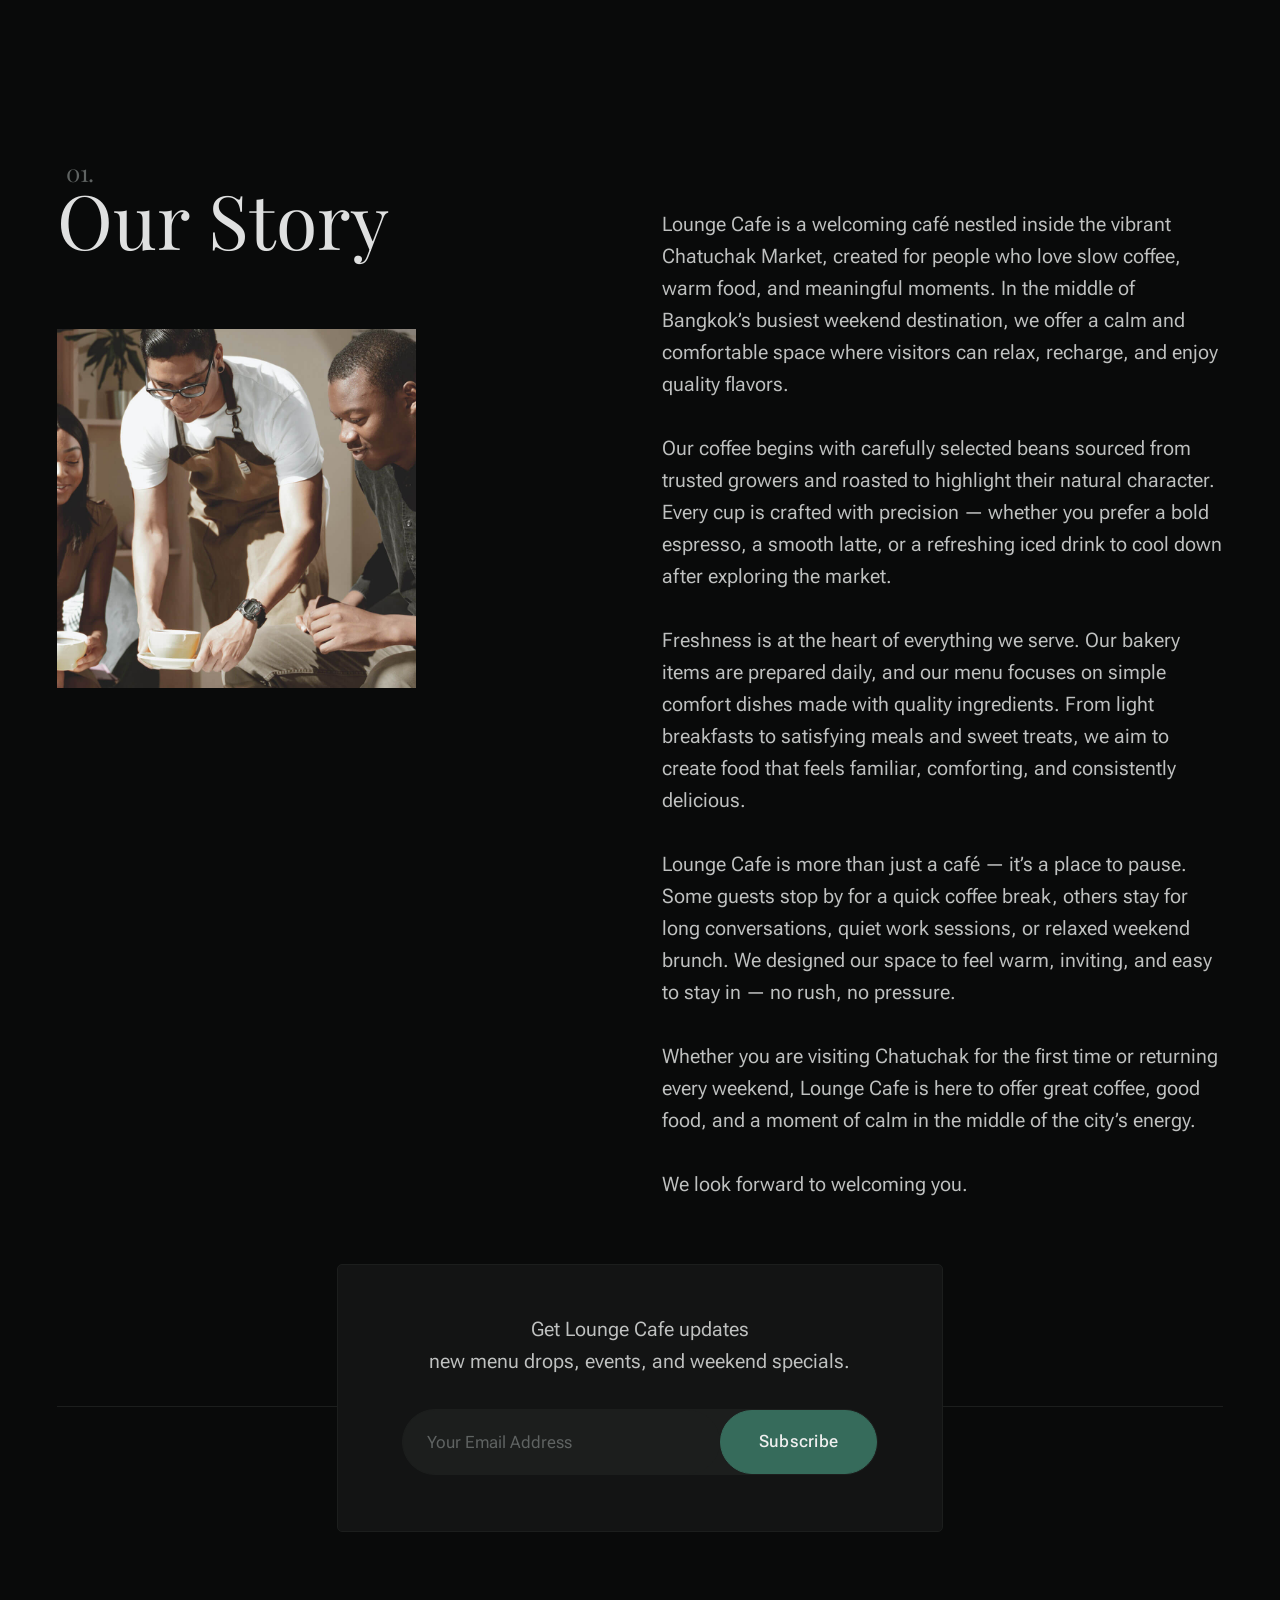
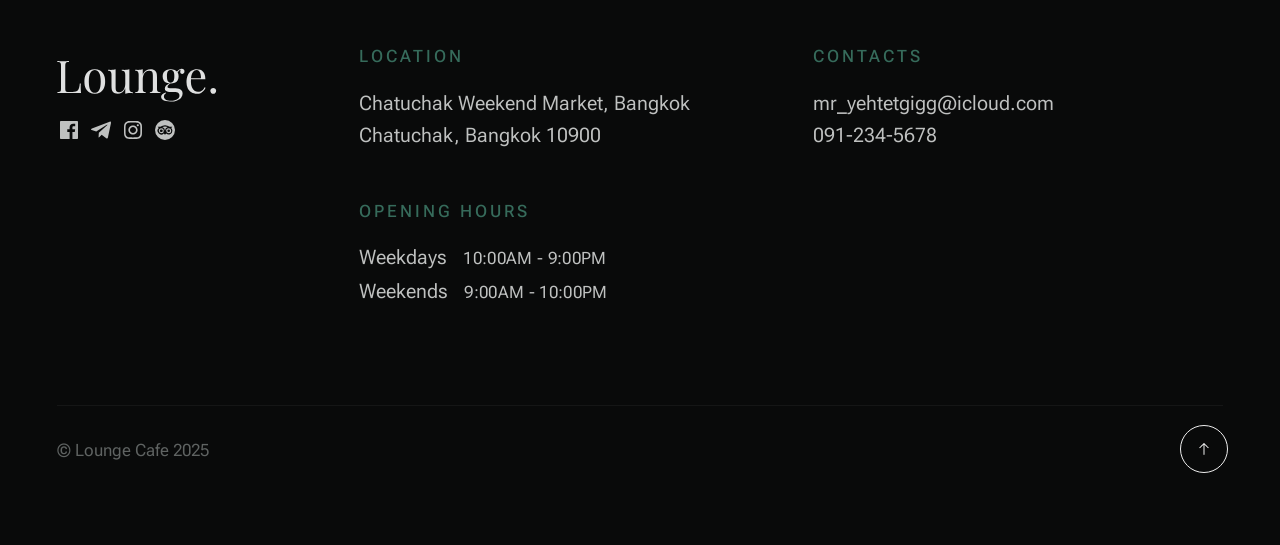
==== commit 24496284: "save a work" ====
--- a/about.html
+++ b/about.html
@@ -202,8 +202,8 @@
                     <div class="grid-cols__column footer-block">     
                         <h6>Contacts</h6>
                         <ul class="link-list">
-                            <li><a href="mailto:#0">mr_yehtetsoe@icloud.com</a></li>
-                            <li><a href="tel:+669123456789">091-234-56789</a></li>
+                            <li><a href="mailto:#0">mr_yehtetgigg@icloud.com</a></li>
+                            <li><a href="tel:+669123456789">091-234-5678</a></li>
                         </ul> 
                     </div>
                     
--- a/css/styles.css
+++ b/css/styles.css
@@ -5041,4 +5041,61 @@
     .s-reservations .reservations-formwrap {
         padding-left: 0;
     }
+}
+
+/* ==========================
+   HOME PAGE ENHANCEMENTS
+========================== */
+
+.s-homepanels,
+.s-homepicks,
+.s-homecta {
+    padding-top: var(--vspace-3);
+    padding-bottom: var(--vspace-3);
+}
+
+.s-homepanels .lead {
+    max-width: 70rem;
+}
+
+.home-card {
+    background: var(--color-bg-neutral);
+    border: 1px solid var(--color-border);
+    border-radius: var(--radius-lg);
+    padding: var(--vspace-1);
+}
+
+.home-link {
+    display: inline-block;
+    margin-top: var(--vspace-0_5);
+    font-weight: 600;
+}
+
+.home-picks .pick {
+    background: var(--color-bg-neutral);
+    border: 1px solid var(--color-border);
+    border-radius: var(--radius-lg);
+    padding: var(--vspace-1);
+}
+
+.home-actions {
+    margin-top: var(--vspace-1);
+}
+
+.home-ctaBox {
+    background: var(--color-bg-neutral);
+    border: 1px solid var(--color-border);
+    border-radius: var(--radius-lg);
+    padding: var(--vspace-1_25);
+}
+
+.home-mini p {
+    margin-bottom: var(--vspace-0_25);
+}
+
+@media screen and (max-width: 800px) {
+    .home-actions .btn {
+        width: 100%;
+        margin-right: 0;
+    }
 }
